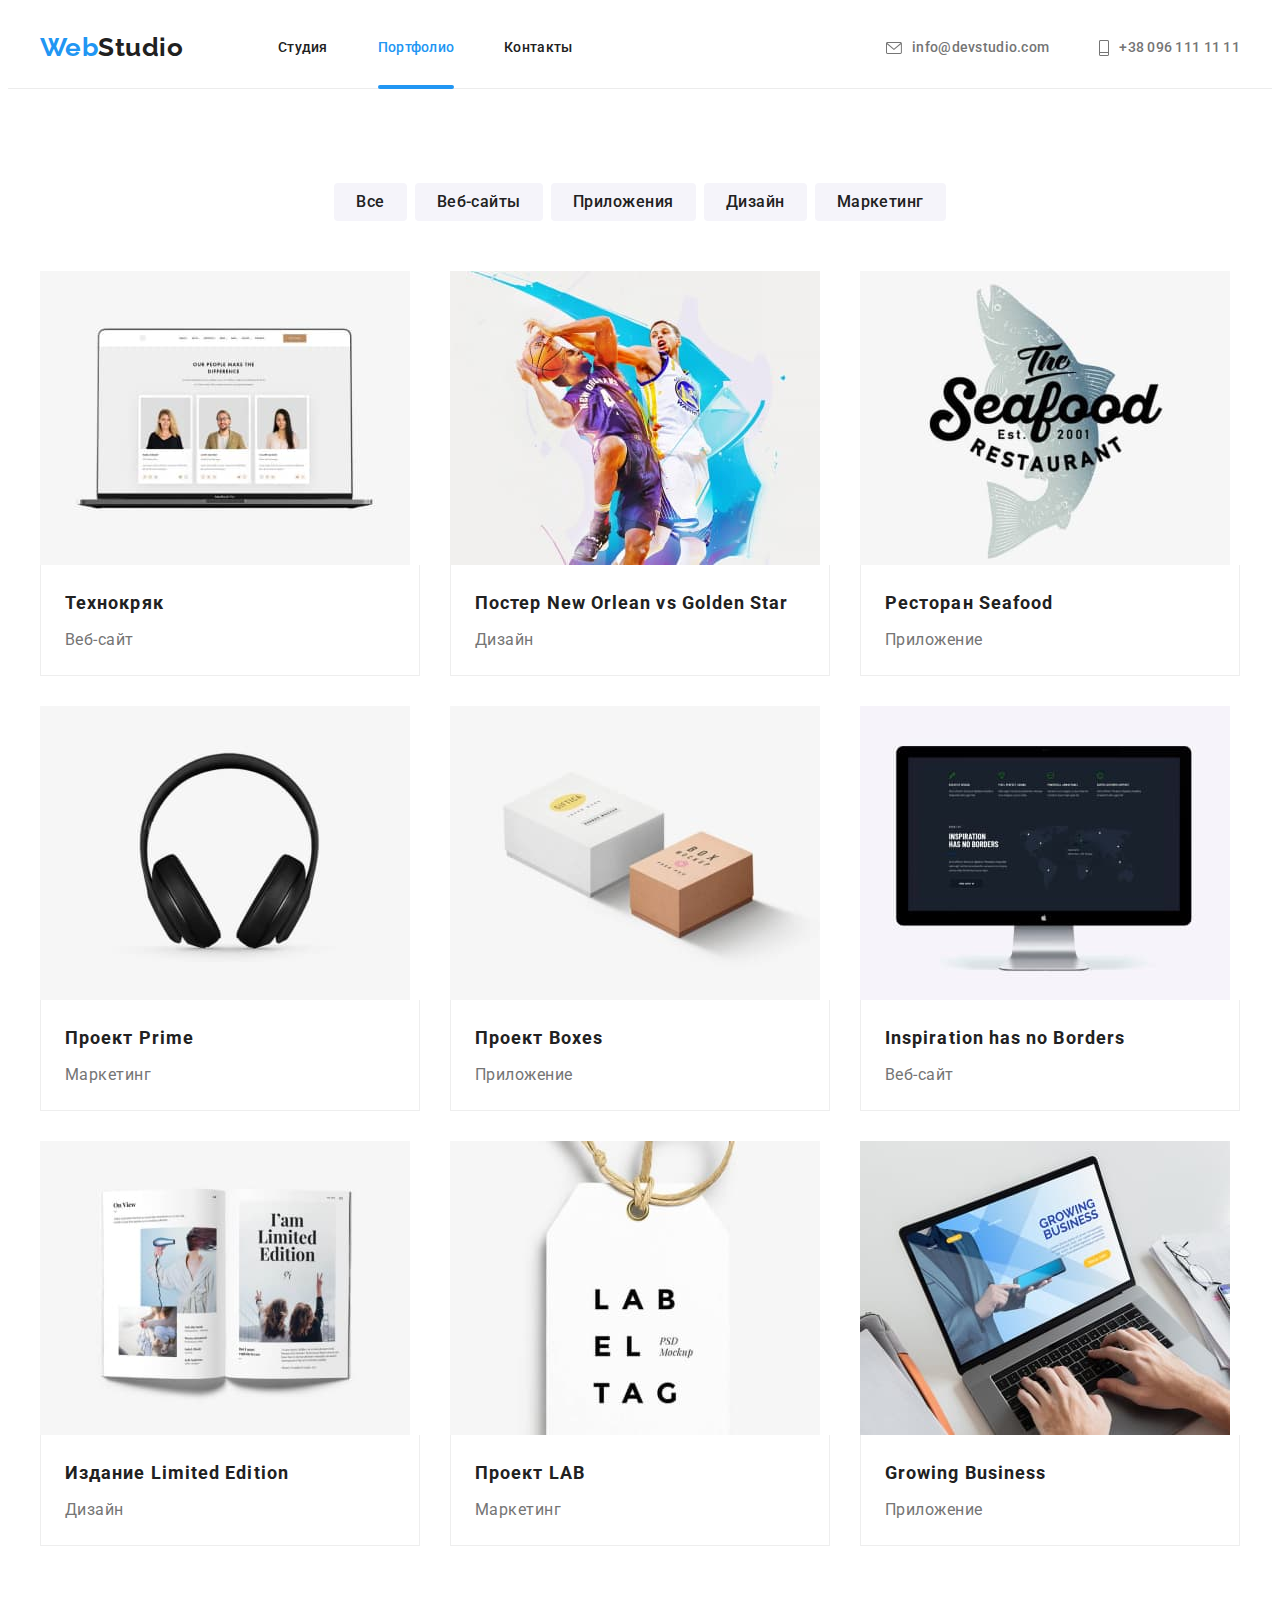
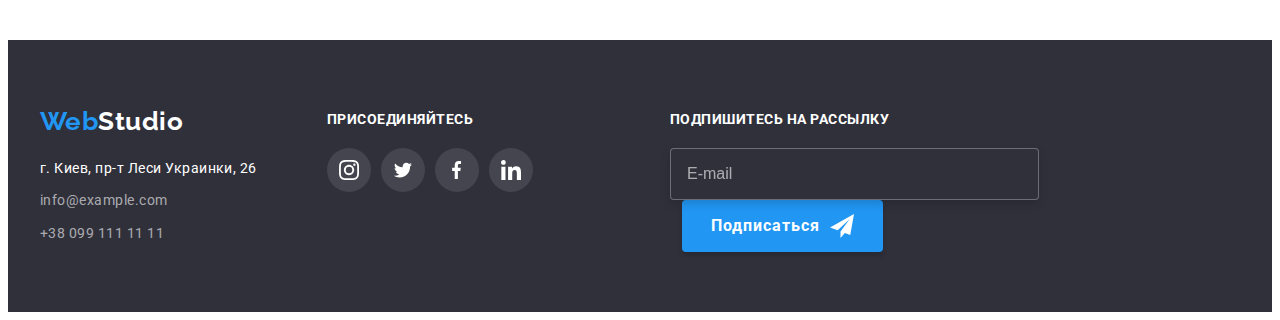
==== portfolio.html @ 0711c0a4 "скопированы файлы из дз №6" ====
<!DOCTYPE html>
<html lang="ru">
  <head>
    <meta charset="UTF-8" />
    <meta http-equiv="X-UA-Compatible" content="IE=edge" />
    <meta name="viewport" content="width=device-width, initial-scale=1.0" />
    <title>Портфолио</title>
    <link
      href="https://fonts.googleapis.com/css2?family=Raleway:wght@700&family=Roboto:wght@400;500;700;900&display=swap"
      rel="stylesheet"
    />
    <link
      rel="stylesheet"
      href="https://cdnjs.cloudflare.com/ajax/libs/modern-normalize/1.1.0/modern-normalize.min.css"
      integrity="sha512-wpPYUAdjBVSE4KJnH1VR1HeZfpl1ub8YT/NKx4PuQ5NmX2tKuGu6U/JRp5y+Y8XG2tV+wKQpNHVUX03MfMFn9Q=="
      crossorigin="anonymous"
      referrerpolicy="no-referrer"
    />
    <link rel="stylesheet" href="./css/styles.css" />
  </head>
  <body>
    <!--Шапка-->
    <header class="hat">
      <div class="container flex">
        <nav class="flex">
          <a class="hat-logo flex" href="./index.html"><span class="half">Web</span>Studio</a>
          <ul class="hat-list common">
            <li class="item">
              <a class="hat-link" href="./index.html">Студия</a>
            </li>
            <li class="item">
              <div class="current-box">
                <a class="hat-link current" href="./portfolio.html">Портфолио</a>
                <div class="studio-current"></div>
              </div>
            </li>
            <li class="item">
              <a class="hat-link" href="">Контакты</a>
            </li>
          </ul>
        </nav>

        <ul class="hat-list common info">
          <li class="item">
            <a class="hat-contact" href="mailto:info@devstudio.com">
              <svg class="icon-mail" width="16px" height="12px">
                <use href="./images/sprite.svg#icon-mail"></use>
              </svg>
              info@devstudio.com
            </a>
          </li>
          <li class="item">
            <a class="hat-contact" href="tel:+380961111111">
              <svg class="icon-phone" width="10px" height="16px">
                <use href="./images/sprite.svg#icon-phone"></use>
              </svg>
              +38 096 111 11 11
            </a>
          </li>
        </ul>
      </div>
    </header>

    <main>
      <section class="general">
        <div class="container">
          <h1 class="visually-hidden">Наши работы</h1>
          <ul class="general-list">
            <li>
              <button class="general-btn" type="button">Все</button>
            </li>
            <li>
              <button class="general-btn" type="button">Веб-сайты</button>
            </li>
            <li>
              <button class="general-btn" type="button">Приложения</button>
            </li>
            <li>
              <button class="general-btn" type="button">Дизайн</button>
            </li>
            <li>
              <button class="general-btn" type="button">Маркетинг</button>
            </li>
          </ul>
          <ul class="general-items">
            <li class="general-cards">
              <a class="general-link" href=""
                ><div class="hidden-container">
                  <img src="./images/i.jpg" width="370" alt="ноутбук с изображением сайта" />
                  <p class="hidden-info">
                    Ресурс предлагает комплексные предложения с разным уровнем функционала и
                    сервисов. Все это позволит посетителю получить исчерпывающие сведения о компании
                    или частном лице.
                  </p>
                </div>
                <div class="prewieu">
                  <h2 class="general-title">Технокряк</h2>
                  <p class="general-text">Веб-сайт</p>
                </div></a
              >
            </li>
            <li class="general-cards">
              <a class="general-link" href=""
                ><div class="hidden-container">
                  <img src="./images/one.jpg" width="370" alt="два баскетболиста в прыжке" />
                  <p class="hidden-info">
                    Ресурс предлагает комплексные предложения с разным уровнем функционала и
                    сервисов. Все это позволит посетителю получить исчерпывающие сведения о компании
                    или частном лице.
                  </p>
                </div>
                <div class="prewieu">
                  <h2 class="general-title">Постер New Orlean vs Golden Star</h2>
                  <p class="general-text">Дизайн</p>
                </div></a
              >
            </li>
            <li class="general-cards">
              <a class="general-link" href=""
                ><div class="hidden-container">
                  <img src="./images/two.jpg" width="370" alt="назва ресторану з морепродуктамы" />
                  <p class="hidden-info">
                    Ресурс предлагает комплексные предложения с разным уровнем функционала и
                    сервисов. Все это позволит посетителю получить исчерпывающие сведения о компании
                    или частном лице.
                  </p>
                </div>
                <div class="prewieu">
                  <h2 class="general-title">Ресторан Seafood</h2>
                  <p class="general-text">Приложение</p>
                </div></a
              >
            </li>
            <li class="general-cards">
              <a class="general-link" href=""
                ><div class="hidden-container">
                  <img src="./images/thri.jpg" width="370" alt="черные наушники" />
                  <p class="hidden-info">
                    Ресурс предлагает комплексные предложения с разным уровнем функционала и
                    сервисов. Все это позволит посетителю получить исчерпывающие сведения о компании
                    или частном лице.
                  </p>
                </div>
                <div class="prewieu">
                  <h2 class="general-title">Проект Prime</h2>
                  <p class="general-text">Маркетинг</p>
                </div></a
              >
            </li>
            <li class="general-cards">
              <a class="general-link" href=""
                ><div class="hidden-container">
                  <img src="./images/four.jpg" width="370" alt="две коробки на белом фоне" />
                  <p class="hidden-info">
                    Ресурс предлагает комплексные предложения с разным уровнем функционала и
                    сервисов. Все это позволит посетителю получить исчерпывающие сведения о компании
                    или частном лице.
                  </p>
                </div>
                <div class="prewieu">
                  <h2 class="general-title">Проект Boxes</h2>
                  <p class="general-text">Приложение</p>
                </div></a
              >
            </li>
            <li class="general-cards">
              <a class="general-link" href=""
                ><div class="hidden-container">
                  <img src="./images/five.jpg" width="370" alt="монитор с заставкой" />
                  <p class="hidden-info">
                    Ресурс предлагает комплексные предложения с разным уровнем функционала и
                    сервисов. Все это позволит посетителю получить исчерпывающие сведения о компании
                    или частном лице.
                  </p>
                </div>
                <div class="prewieu">
                  <h2 class="general-title">Inspiration has no Borders</h2>
                  <p class="general-text">Веб-сайт</p>
                </div></a
              >
            </li>
            <li class="general-cards">
              <a class="general-link" href=""
                ><div class="hidden-container">
                  <img
                    src="./images/six.jpg"
                    width="370"
                    alt="журнал лимитированя версия в открытом виде"
                  />
                  <p class="hidden-info">
                    Ресурс предлагает комплексные предложения с разным уровнем функционала и
                    сервисов. Все это позволит посетителю получить исчерпывающие сведения о компании
                    или частном лице.
                  </p>
                </div>
                <div class="prewieu">
                  <h2 class="general-title">Издание Limited Edition</h2>
                  <p class="general-text">Дизайн</p>
                </div></a
              >
            </li>
            <li class="general-cards">
              <a class="general-link" href=""
                ><div class="hidden-container">
                  <img src="./images/seven.jpg" width="370" alt="белая бирка с надписью" />
                  <p class="hidden-info">
                    Ресурс предлагает комплексные предложения с разным уровнем функционала и
                    сервисов. Все это позволит посетителю получить исчерпывающие сведения о компании
                    или частном лице.
                  </p>
                </div>
                <div class="prewieu">
                  <h2 class="general-title">Проект LAB</h2>
                  <p class="general-text">Маркетинг</p>
                </div></a
              >
            </li>
            <li class="general-cards">
              <a class="general-link" href=""
                ><div class="hidden-container">
                  <img src="./images/eight.jpg" width="370" alt="изображение ноутбука" />
                  <p class="hidden-info">
                    Ресурс предлагает комплексные предложения с разным уровнем функционала и
                    сервисов. Все это позволит посетителю получить исчерпывающие сведения о компании
                    или частном лице.
                  </p>
                </div>
                <div class="prewieu">
                  <h2 class="general-title">Growing Business</h2>
                  <p class="general-text">Приложение</p>
                </div></a
              >
            </li>
          </ul>
        </div>
      </section>
    </main>

    <!--Футер-->
    <footer class="cellar">
      <div class="container flex">
        <div>
          <a class="cellar-logo" href="./index.html"><span class="half">Web</span>Studio</a>
          <address class="user">
            г. Киев, пр-т Леси Украинки, 26 <br />
            <a class="user-mail" href="mailto:info@example.com">info@example.com</a>
            <a class="user-phone" href="tel:+380991111111">+38 099 111 11 11</a>
          </address>
        </div>
        <div class="act">
          <em class="act-title">присоединяйтесь</em>
          <ul class="act-list common">
            <li class="common act-items">
              <a class="act-link common" href=""
                ><svg width="20px" height="20px">
                  <use href="./images/sprite.svg#icon-instagram"></use></svg
              ></a>
            </li>
            <li class="common act-items">
              <a class="act-link common" href=""
                ><svg width="20px" height="16.25px">
                  <use href="./images/sprite.svg#icon-twitter"></use></svg
              ></a>
            </li>
            <li class="common act-items">
              <a class="act-link common" href=""
                ><svg width="10px" height="20px">
                  <use href="./images/sprite.svg#icon-facebook"></use></svg
              ></a>
            </li>
            <li class="common act-items">
              <a class="act-link common" href=""
                ><svg width="20px" height="20px">
                  <use href="./images/sprite.svg#icon-linkedin"></use></svg
              ></a>
            </li>
          </ul>
        </div>

        <form class="subscription" name="subscription">
          <em class="act-title">Подпишитесь на рассылку</em>
          <label>
            <input type="email" class="subscription-input" name="email" placeholder="E-mail" />
            <button class="subscription-btn" type="submit">
              Подписаться
              <svg class="subscription-svg" width="24px" height="24px">
                <use href="./images/sprite.svg#icon-subscribtion"></use>
              </svg>
            </button>
          </label>
        </form>
      </div>
    </footer>
  </body>
</html>
---- css/styles.css ----
:root {
  --text-color: #757575;
  --titel-color: #212121;
  --activ-color: #2196f3;
  --header-bcg-color: #ffffff;
  --hiro-bcg-color: #2f303a;
  --team-bcg-color: #f5f4fa;
  --adress-color: rgba(255, 255, 255, 0.6);
  --header-border-color: #ececec;
  --portfolio-border-color: #eeeeee;
  --gradient: rgba(47, 48, 58, 0.4);
  --examples-position-color: rgba(47, 48, 58, 0.8);
  --icon-color: #afb1b8;
  --backdrop-color: rgba(0, 0, 0, 0.2);
  --order-btn-focus: #188ce8;
}

/* common */

.container {
  width: 1200px;
  padding-left: 15px;
  padding-right: 15px;
  margin: 0 auto;
}

body {
  color: var(--titel-color);
  background-color: var(--header-bcg-color);
  font-family: Roboto, sans-serif;
  letter-spacing: 0.03em;
}

img {
  max-width: 100%;
  display: block;
}

.common {
  list-style-type: none;
  padding-left: 0;
  margin-top: 0;
  margin-bottom: 0;

  display: flex;
  align-items: center;
  justify-content: center;
}

/* MODAL */

.backdrop {
  position: fixed;
  top: 0;
  left: 0;
  width: 100%;
  height: 100%;

  background-color: var(--backdrop-color);

  opacity: 1;

  transition: opacity 250ms cubic-bezier(0.4, 0, 0.2, 1),
    visibility 250ms cubic-bezier(0.4, 0, 0.2, 1);
}

.backdrop.is-hidden {
  pointer-events: none;
  opacity: 0;
  visibility: hidden;
}

.modal {
  position: absolute;
  top: 50%;
  left: 50%;
  transform: translate(-50%, -50%) scale(1);

  min-width: 528px;
  min-height: 581px;
  padding: 40px;

  background-color: var(--header-bcg-color);
  box-shadow: 0px 1px 3px rgba(0, 0, 0, 0.12), 0px 1px 1px rgba(0, 0, 0, 0.14),
    0px 2px 1px rgba(0, 0, 0, 0.2);
  border-radius: 4px;

  transition: transform 250ms cubic-bezier(0.4, 0, 0.2, 1);
}

.backdrop.is-hidden .modal {
  transform: translate(-50%, -50%) scale(2);
}

.modal-btn {
  display: block;
  position: absolute;
  top: 8px;
  right: 8px;

  width: 30px;
  height: 30px;
  padding: 0;
  margin: 0;

  background-color: var(--header-bcg-color);
  border: 1px solid rgba(0, 0, 0, 0.1);
  border-radius: 50%;

  transition: color 250ms cubic-bezier(0.4, 0, 0.2, 1);
}

.modal-btn > svg {
  fill: currentColor;
}

.modal-btn:hover,
.modal-btn:focus {
  color: var(--activ-color);
}

.order {
  width: 448px;
}

.order-title {
  font-weight: 700;
  font-size: 20px;
  line-height: 1.15;
  text-align: center;
  display: block;
  margin-bottom: 12px;

  color: var(--titel-color);
}

.order-label {
  position: relative;

  display: flex;
  flex-direction: column;
}

.order-label:nth-child(-n + 4) {
  margin-bottom: 10px;
}

.order-label:nth-child(5) {
  margin-bottom: 20px;
}

.order-input {
  padding: 11px 0 11px 42px;
  width: 100%;

  border: 1px solid rgba(33, 33, 33, 0.2);
  border-radius: 4px;
  transition: border-color 250ms cubic-bezier(0.4, 0, 0.2, 1);
}

.order-input:focus {
  border-color: var(--order-btn-focus);
  outline: none;
}

.lable-name {
  font-weight: 400;
  font-size: 12px;
  line-height: 1.17;
  letter-spacing: 0.01em;

  color: var(--text-color);

  margin-bottom: 4px;
}

.order-textarea {
  resize: none;
  padding: 12px 16px;
  border: 1px solid rgba(33, 33, 33, 0.2);
  border-radius: 4px;
  transition: border-color 250ms cubic-bezier(0.4, 0, 0.2, 1);
}

.order-textarea:focus {
  border-color: var(--order-btn-focus);
  outline: none;
}

.order-textarea::placeholder {
  font-weight: 400;
  font-size: 12px;
  line-height: 1.17;
  letter-spacing: 0.01em;

  color: rgba(117, 117, 117, 0.5);
}

/* castom-checkbox */

.order-confirm {
  display: flex;
  align-items: center;
  justify-content: center;

  font-weight: 400;
  font-size: 14px;
  line-height: 2;
  text-align: center;

  margin-bottom: 30px;

  color: var(--text-color);
}

.order-icon {
  display: flex;
  justify-content: center;
  align-items: center;

  width: 16px;
  height: 15px;
  margin-right: 7px;
  background-origin: border-box;

  border: 2px solid var(--titel-color);
  border-radius: 2px;
  transition: background-color 250ms cubic-bezier(0.4, 0, 0.2, 1),
    border-color 250ms cubic-bezier(0.4, 0, 0.2, 1);
}

.input-checkbox:checked + .order-icon {
  background-color: var(--activ-color);
  border-color: transparent;
}

.input-checkbox {
  position: absolute;
  top: 0;
  left: 0;
  pointer-events: none;

  position: absolute;
  width: 1px;
  height: 1px;
  margin: -1px;
  border: 0;
  padding: 0;

  white-space: nowrap;
  clip-path: inset(100%);
  clip: rect(0 0 0 0);
  overflow: hidden;
}

.agreement {
  display: inline;
  color: var(--activ-color);
  padding-left: 3px;
  letter-spacing: 0.03em;
}

.order-btn {
  display: block;
  margin: 0 auto;
  padding: 10px 55px;

  font-family: inherit;
  font-weight: 700;
  font-size: 16px;
  line-height: 1.9;
  text-align: center;
  letter-spacing: 0.06em;

  box-shadow: 0px 4px 4px rgba(0, 0, 0, 0.15);
  border-radius: 4px;
  color: var(--header-bcg-color);
  background-color: var(--activ-color);
  border-color: transparent;
  cursor: pointer;
}

.order-btn:hover,
.order-btn:focus {
  background-color: var(--order-btn-focus);
}

.order-svg {
  position: absolute;
  left: 15px;
  top: 50%;
  fill: currentColor;
  transition: fill 250ms cubic-bezier(0.4, 0, 0.2, 1);
}

.order-label:focus-within .order-svg {
  fill: var(--activ-color);
}

/* HEADER */

.current {
  position: relative;
}

.current::after {
  position: absolute;
  display: block;
  bottom: -1px;

  content: ' ';
  width: 100%;
  height: 4px;

  background-color: var(--activ-color);
  border-radius: 2px;
}

.hat-link.current {
  color: var(--activ-color);
}

.hat {
  background-color: var(--header-bcg-color);
  border-bottom: 1px solid var(--header-border-color);
}

.half {
  color: var(--activ-color);
}

.hat-logo,
.cellar-logo {
  font-family: Raleway, sans-serif;
  font-weight: 700;
  font-size: 26px;
  line-height: 1.19;
  width: 145px;
}

.hat-logo {
  display: block;
  padding-top: 24px;
  padding-bottom: 25px;
  margin-right: 93px;
}

.hat-link,
.hat-logo {
  color: var(--titel-color);
  text-decoration: none;
}

.hat-link:hover,
.hat-link:focus {
  color: var(--activ-color);
}
.hat-contact {
  color: var(--text-color);

  text-decoration: none;
  font-style: normal;
}
.hat-contact:hover,
.hat-contact:focus {
  color: var(--activ-color);
}

.hat-list .hat-link,
.hat-list .hat-contact {
  display: inline-flex;
  padding-top: 32px;
  padding-bottom: 32px;
  align-items: center;

  transition: color 250ms cubic-bezier(0.4, 0, 0.2, 1);
}

.hat-list {
  font-weight: 500;
  font-size: 14px;
  line-height: 1.14;
  letter-spacing: 0.02em;
}

.hat-list .item:not(:last-child) {
  margin-right: 50px;
}
.flex {
  display: flex;
  align-items: center;
}

.info {
  margin-left: auto;
}

/* hat-svg */

.icon-mail {
  margin-right: 10px;
  fill: currentColor;
}

.icon-phone {
  margin-right: 10px;
  fill: currentColor;
}

/* HIRO */

.visually-hidden {
  position: absolute;
  width: 1px;
  height: 1px;
  margin: -1px;
  border: 0;
  padding: 0;

  white-space: nowrap;
  clip-path: inset(100%);
  clip: rect(0 0 0 0);
  overflow: hidden;
}

.hiro,
.cellar {
  background-color: var(--hiro-bcg-color);
}

.hiro {
  text-align: center;
  padding-top: 200px;
  padding-bottom: 200px;

  height: 600px;
  max-width: 1600px;
  margin-left: auto;
  margin-right: auto;

  background-image: linear-gradient(var(--gradient), var(--gradient)), url(../images/hiro.jpg);
  background-repeat: no-repeat;
  background-size: cover;
  background-position: 50% 50%;
}

.hiro-title {
  color: var(--header-bcg-color);
  font-weight: 900;
  font-size: 44px;
  line-height: 1.36;
  letter-spacing: 0.06em;
  text-transform: uppercase;
  max-width: 696px;

  padding-bottom: 0px;
  margin-top: 0px;
  margin-bottom: 30px;

  margin-right: auto;
  margin-left: auto;
}
.hiro-button {
  color: var(--header-bcg-color);
  background-color: var(--activ-color);
  font-family: inherit;
  font-weight: 700;
  font-size: 16px;
  line-height: 1.9;
  text-align: center;

  border-color: transparent;
  align-items: center;
  letter-spacing: 0.06em;
  cursor: pointer;
  display: inline-block;

  min-width: 200px;
  padding: 10px 32px;
  border-radius: 4px;
  transition: color 250ms cubic-bezier(0.4, 0, 0.2, 1),
    background-color 250ms cubic-bezier(0.4, 0, 0.2, 1);
}

.hiro-button:hover,
.hiro-button:focus {
  color: var(--activ-color);
  background-color: var(--header-bcg-color);
}

/* ADVANTAGE */

.advantage {
  padding-top: 94px;
  padding-bottom: 94px;
}
.title {
  color: var(--titel-color);
  font-weight: 700;
  font-size: 14px;
  line-height: 1.14;
  text-transform: uppercase;

  margin-top: 0;
  margin-bottom: 10px;
}
.advantage-text {
  color: var(--text-color);
  font-size: 14px;
  line-height: 1.7;

  margin: 0;
}
.advantage-list {
  margin-right: -30px;
}

.advantage-list > .subtitle {
  flex-basis: calc(100% / 4 - 30px);
  margin-right: 30px;
}

/* advantage-svg */

.advantage-icon {
  width: 270px;
  height: 120px;
  background-color: var(--team-bcg-color);
  margin-bottom: 30px;
  border-radius: 4px;
}

/* EXAMPLES */
.examples {
  padding-bottom: 94px;
}

.examples-title,
.ourteam-title,
.clients-title {
  color: var(--titel-color);
  font-weight: 700;
  font-size: 36px;
  line-height: 1.17;
  text-align: center;

  margin-top: 0;
  margin-bottom: 50px;
}

.examples-list {
  margin-right: -30px;
}

.examples-list > .subtitle {
  flex-basis: calc(100% / 3 - 30px);

  margin-right: 30px;
}

/* examples-posision */

.examples-posision {
  position: relative;
}

.examples-text {
  position: absolute;
  bottom: 0;
  text-align: center;

  width: 100%;

  margin: 0;
  padding-top: 27px;
  padding-bottom: 27px;

  font-weight: 700;
  font-size: 14px;
  line-height: 1.14;
  text-transform: uppercase;

  color: var(--header-bcg-color);
  background-color: var(--examples-position-color);
}

/*OURTEAM */

.ourteam {
  background-color: var(--team-bcg-color);
  padding-top: 94px;
  padding-bottom: 94px;
}

.ourteam-list .title {
  color: var(--titel-color);
  font-weight: 500;
  font-size: 16px;
  line-height: 1.19;

  text-transform: none;

  margin-bottom: 10px;
  margin-left: 0;
  margin-right: 0;
}
.ourteam-list .text {
  color: var(--text-color);
  font-size: 16px;
  line-height: 1.19;

  margin-top: 0;
  margin-bottom: 16px;
}

.carts {
  padding-top: 30px;
  padding-bottom: 30px;

  text-align: center;
}

.ourteam-list {
  margin-right: -30px;
}

.ourteam-item {
  flex-basis: calc(100% / 4 - 30px);

  margin-right: 30px;
}

/*border for our team card */

.ourteam-list > li {
  background: var(--header-bcg-color);
  box-shadow: 0px 1px 3px rgba(0, 0, 0, 0.12), 0px 1px 1px rgba(0, 0, 0, 0.14),
    0px 2px 1px rgba(0, 0, 0, 0.2);
  border-radius: 0px 0px 4px 4px;
}

/* ourteam-svg */

.icon-link {
  width: 44px;
  height: 44px;
  border-radius: 50%;
  fill: var(--icon-color);

  transition: fill 250ms cubic-bezier(0.4, 0, 0.2, 1),
    background-color 250ms cubic-bezier(0.4, 0, 0.2, 1);
}

.icon-list:not(:last-child) {
  margin-right: 10px;
}

.icon-link:hover,
.icon-link:focus {
  fill: var(--header-bcg-color);
  background-color: var(--activ-color);
}
/* CLIENTS  */

.clients-title {
  margin-bottom: 50px;
}

.clients {
  padding-top: 94px;
  padding-bottom: 94px;
}

.clients-link {
  width: 170px;
  height: 92px;
  border: 1px solid #afb1b8;
  border-radius: 4px;
  color: var(--icon-color);

  transition: color 250ms cubic-bezier(0.4, 0, 0.2, 1),
    border-color 250ms cubic-bezier(0.4, 0, 0.2, 1);
}

.clients-svg {
  fill: currentColor;
}

.clients-link:hover,
.clients-link:focus {
  color: var(--activ-color);
  border-color: var(--activ-color);
}

.clients-icon {
  margin-right: -30px;
}

.clients-list {
  flex-basis: calc(100% / 6 - 30px);
  margin-right: 30px;
}

/* FOOTER */

.cellar {
  padding-top: 60px;
  padding-bottom: 60px;
}

.cellar-logo {
  color: var(--header-bcg-color);
  text-decoration: none;

  display: block;
  margin-bottom: 20px;
}

.user {
  color: var(--header-bcg-color);
  font-size: 14px;
  line-height: 1.7;
  font-style: normal;
}
.user-mail,
.user-phone {
  color: var(--adress-color);
  text-decoration: none;
  font-size: 14px;
  line-height: 1.7;
  font-style: normal;

  display: block;

  transition: color 250ms cubic-bezier(0.4, 0, 0.2, 1);
}
.user-mail:hover,
.user-mail:focus,
.user-phone:hover,
.user-phone:focus {
  color: var(--activ-color);
}

.user-mail {
  margin-top: 9px;
  margin-bottom: 9px;
}

/* footer-svg*/

.act {
  margin-left: 70px;
  align-self: flex-start;
  padding-top: 12px;
}

.act-title {
  font-style: normal;
  font-weight: 700;
  font-size: 14px;
  line-height: 1.14;
  text-transform: uppercase;

  color: var(--header-bcg-color);

  display: block;
  margin-bottom: 20px;
}

.act-link {
  width: 44px;
  height: 44px;
  border-radius: 50%;
  color: var(--header-bcg-color);
  background-color: rgba(255, 255, 255, 0.1);

  transition: background-color 250ms cubic-bezier(0.4, 0, 0.2, 1);
}

.act-items:not(:last-child) {
  margin-right: 10px;
}

.act-link svg {
  fill: currentColor;
}
.act-link:hover,
.act-link:focus {
  background-color: var(--activ-color);
}

/* subscription */

.subscription {
  width: 570px;
  margin-left: auto;
  align-self: flex-start;
  padding-top: 12px;
}

.subscription-input {
  color: var(--header-bcg-color);
  font-weight: 400;
  font-size: 16px;
  line-height: 1.25;

  width: 351px;
  padding: 15px 0 15px 16px;
  background-color: var(--hiro-bcg-color);

  border: 1px solid rgba(255, 255, 255, 0.3);
  filter: drop-shadow(0px 4px 4px rgba(0, 0, 0, 0.15));
  border-radius: 4px;
}

.subscription-input::placeholder {
  color: rgba(255, 255, 255, 0.6);
}

.subscription-btn {
  font-family: inherit;
  font-weight: 700;
  font-size: 16px;
  line-height: 1.88;
  letter-spacing: 0.06em;

  display: inline-flex;

  align-items: center;
  margin-left: 12px;
  padding: 10px 28px;

  color: var(--header-bcg-color);
  background-color: var(--activ-color);
  box-shadow: 0px 4px 4px rgba(0, 0, 0, 0.15);
  border-radius: 4px;
  border-color: transparent;
  border-width: 1px;

  cursor: pointer;
  transition: color;
  transition: background-color 250ms cubic-bezier(0.4, 0, 0.2, 1);
}

.subscription-btn:hover,
.subscription-btn:focus {
  background-color: var(--order-btn-focus);
}

.subscription-svg {
  fill: currentColor;
  margin-left: 10px;
}

/* PORTFOLIO */

.general {
  padding-top: 94px;
  padding-bottom: 94px;
}

.general-btn {
  color: var(--titel-color);
  background-color: var(--team-bcg-color);
  font-family: inherit;

  font-weight: 500;
  font-size: 16px;
  line-height: 1.6;
  letter-spacing: 0.03em;
  cursor: pointer;
  border-radius: 4px;
  border: transparent;

  padding: 6px 22px;

  transition: color 250ms cubic-bezier(0.4, 0, 0.2, 1),
    background-color 250ms cubic-bezier(0.4, 0, 0.2, 1),
    box-shadow 250ms cubic-bezier(0.4, 0, 0.2, 1);
}

.general-btn:hover,
.general-btn:focus {
  color: var(--header-bcg-color);
  background-color: var(--activ-color);
  box-shadow: 0px 3px 1px rgba(0, 0, 0, 0.1), 0px 1px 2px rgba(0, 0, 0, 0.08),
    0px 2px 2px rgba(0, 0, 0, 0.12);
}

.general-list,
.general-items {
  list-style-type: none;

  padding-left: 0;
  margin-top: 0;
  margin-bottom: 0;
}

.general-link {
  text-decoration: none;
}

.general-cards {
  transition: box-shadow 250ms cubic-bezier(0.4, 0, 0.2, 1);
}

.general-cards:hover,
.general-cards:focus {
  box-shadow: 0px 1px 1px rgba(0, 0, 0, 0.12), 0px 4px 4px rgba(0, 0, 0, 0.06),
    1px 4px 6px rgba(0, 0, 0, 0.16);
}

.general-link .prewieu {
  padding: 20px 24px;
  border-bottom: 1px solid var(--portfolio-border-color);
  border-left: 1px solid var(--portfolio-border-color);
  border-right: 1px solid var(--portfolio-border-color);
}

.general-items li {
  background: var(--header-bcg-color);
}

.general-title {
  color: var(--titel-color);
  font-weight: 700;
  font-size: 18px;
  line-height: 2;
  letter-spacing: 0.06em;

  margin-bottom: 0;
  margin-top: 0;
}

.general-text {
  color: var(--text-color);
  font-style: normal;
  font-size: 16px;
  line-height: 1.88;

  margin-top: 4px;
  margin-bottom: 0;
}

/*portfolio/ flex */
.general-list {
  display: flex;
  justify-content: center;
  margin-bottom: 50px;
}
.general-list li:not(:last-child) {
  margin-right: 8px;
}

.general-items {
  display: flex;
  flex-wrap: wrap;
  margin-right: -30px;
  margin-bottom: -30px;
}

.general-items li {
  flex-basis: calc(100% / 3 - 30px);
  margin-right: 30px;
  margin-bottom: 30px;
}

/* portfolio-hidden-container */

.hidden-info {
  position: absolute;
  top: 100%;

  margin: 0;
  padding: 63px 24px;

  font-weight: 400;
  font-size: 18px;
  line-height: 1.6;

  background: rgba(33, 150, 243, 0.9);
  color: var(--header-bcg-color);

  transition: transform 250ms cubic-bezier(0.4, 0, 0.2, 1);
}

.general-cards:hover .hidden-info,
.general-cards:focus .hidden-info {
  transform: translateY(-100%);
}

.hidden-container {
  position: relative;
  overflow: hidden;
}
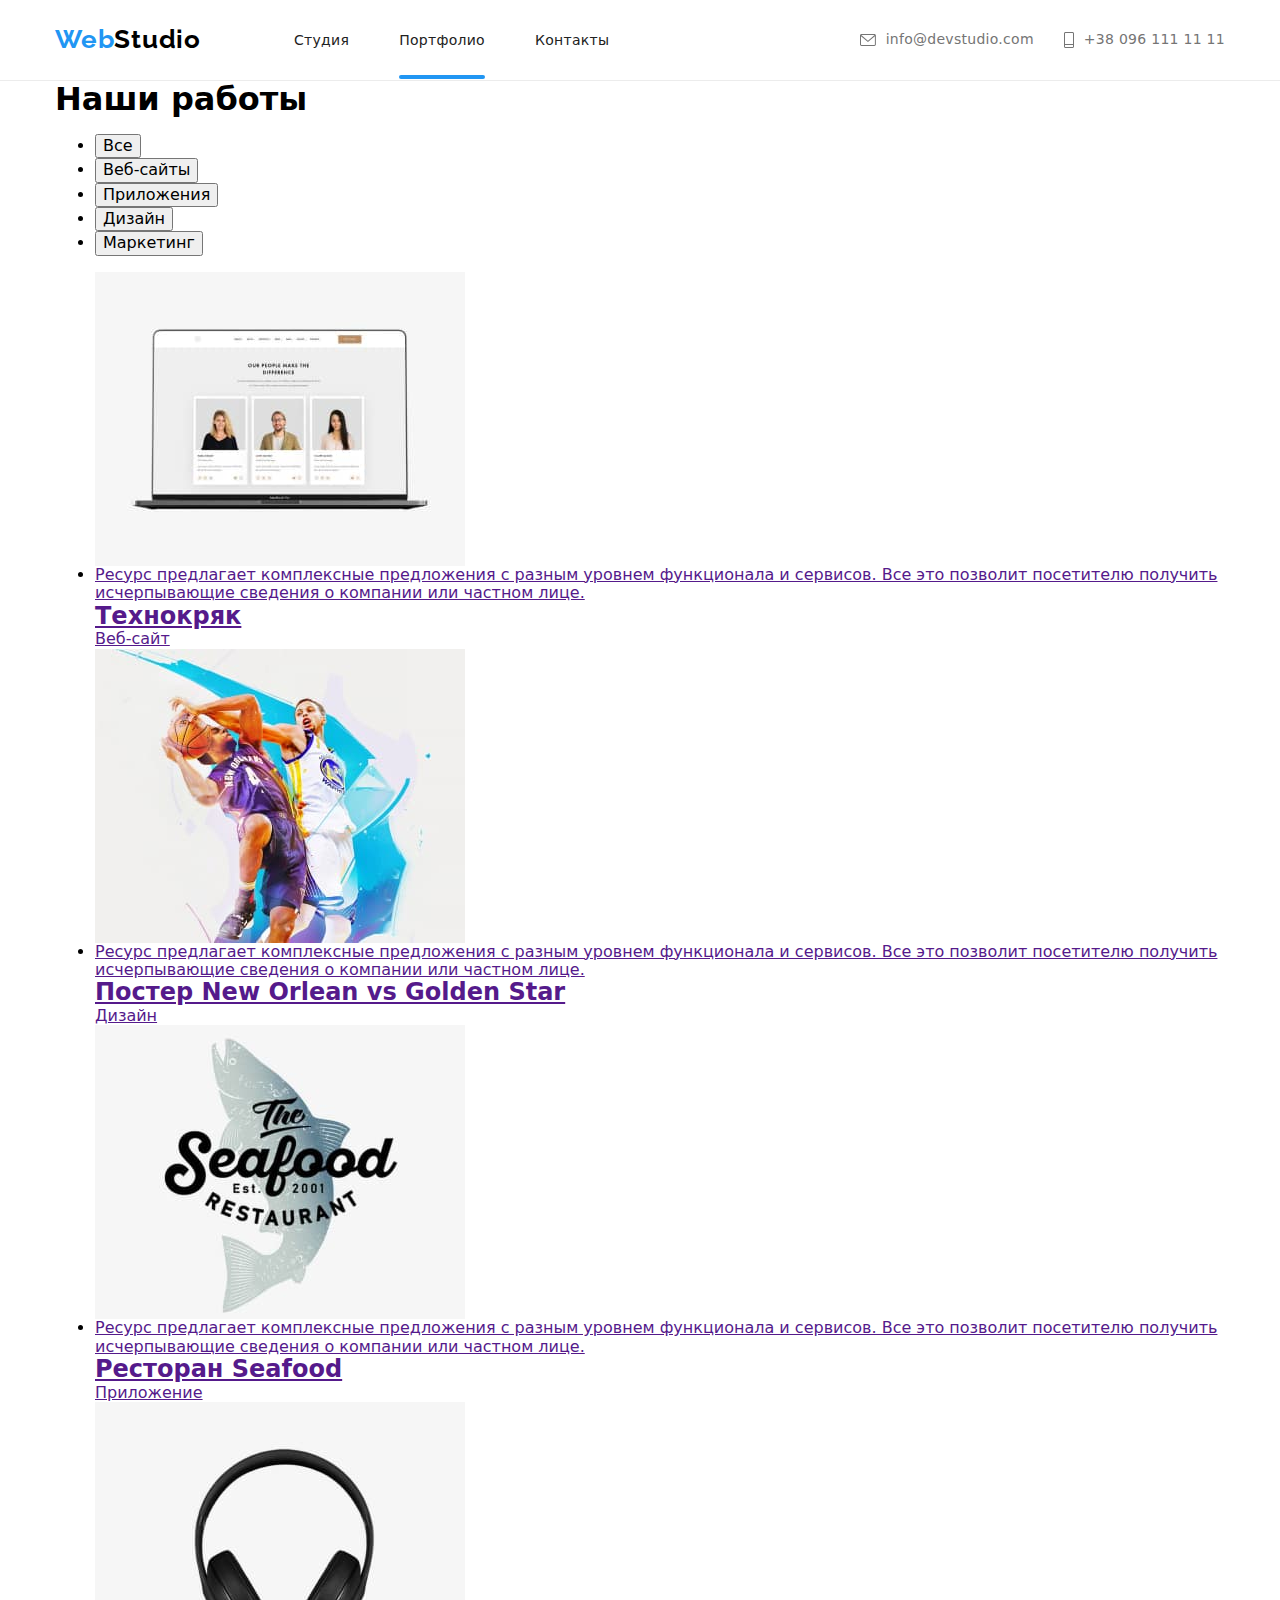
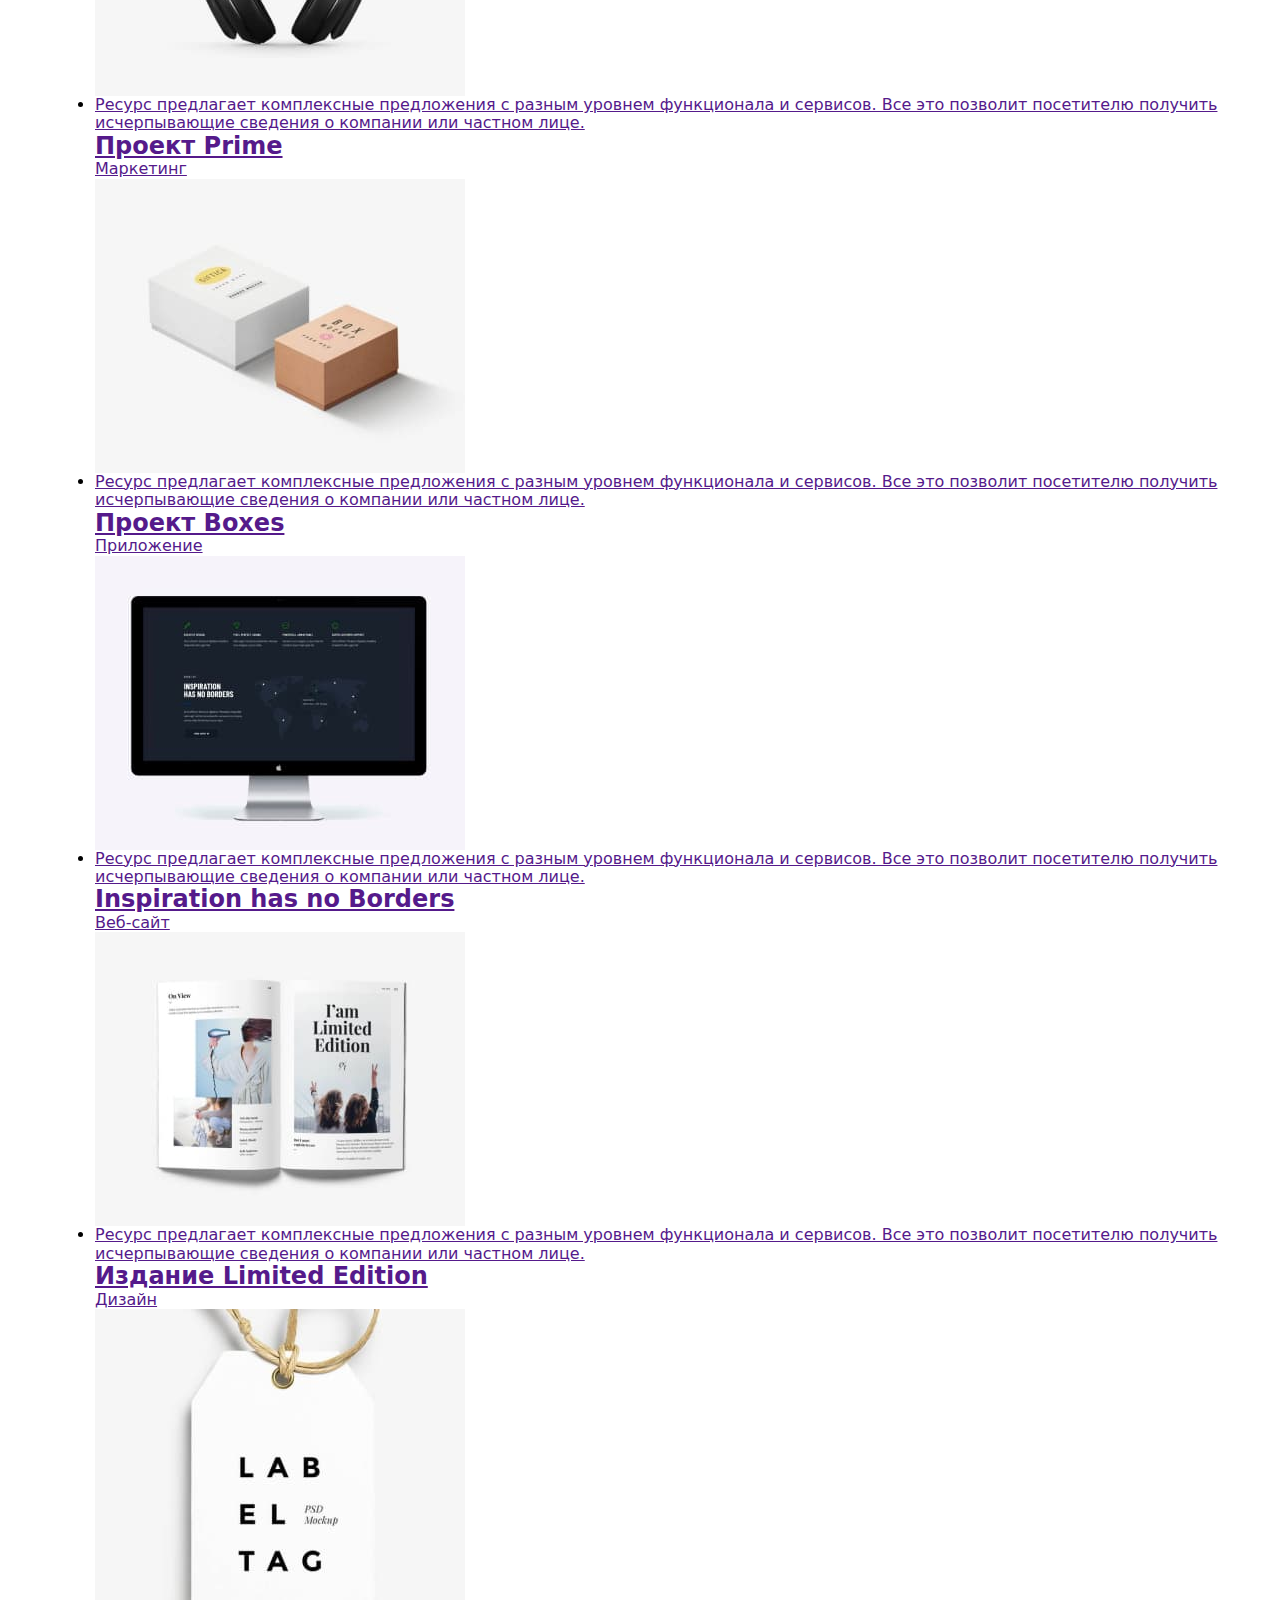
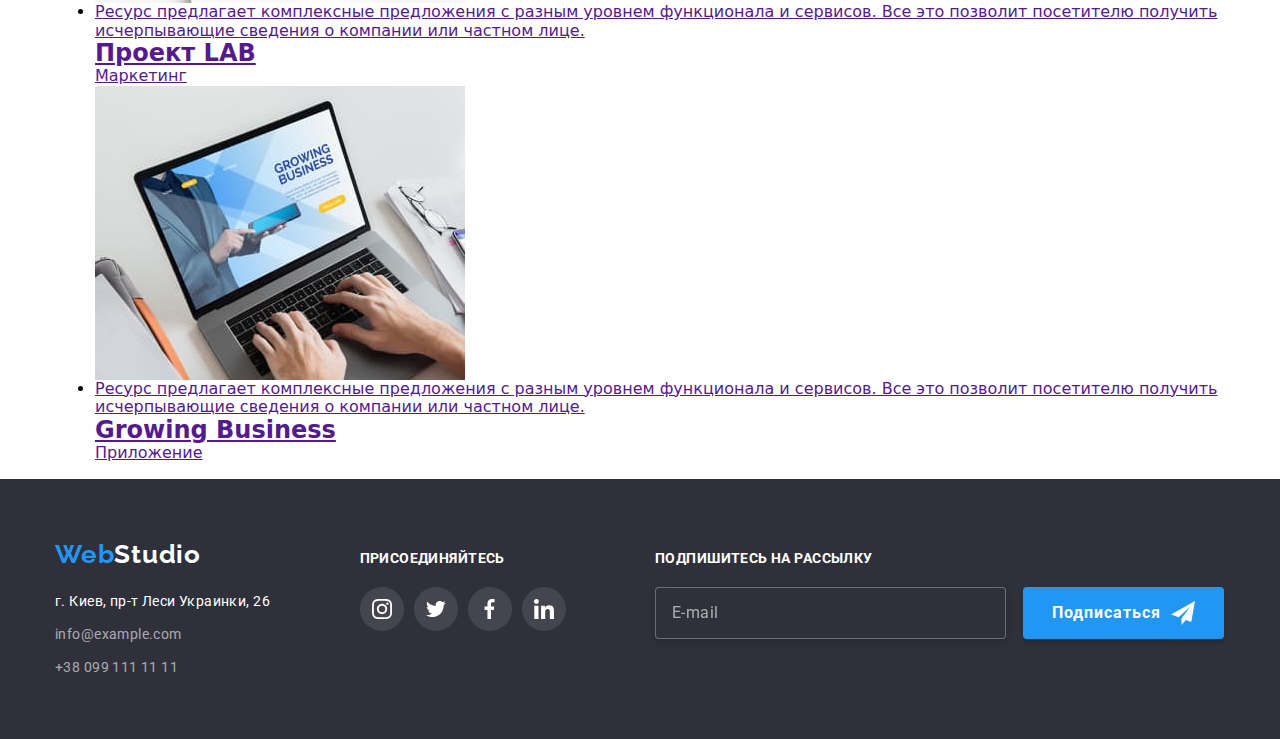
==== commit 49a0ef67: "добавлены стилизированые футер и хедер на страничку "портфолио"" ====
--- a/portfolio.html
+++ b/portfolio.html
@@ -9,49 +9,42 @@
       href="https://fonts.googleapis.com/css2?family=Raleway:wght@700&family=Roboto:wght@400;500;700;900&display=swap"
       rel="stylesheet"
     />
-    <link
-      rel="stylesheet"
-      href="https://cdnjs.cloudflare.com/ajax/libs/modern-normalize/1.1.0/modern-normalize.min.css"
-      integrity="sha512-wpPYUAdjBVSE4KJnH1VR1HeZfpl1ub8YT/NKx4PuQ5NmX2tKuGu6U/JRp5y+Y8XG2tV+wKQpNHVUX03MfMFn9Q=="
-      crossorigin="anonymous"
-      referrerpolicy="no-referrer"
-    />
-    <link rel="stylesheet" href="./css/styles.css" />
+
+    <link rel="stylesheet" href="./css/portfolio.min.css" />
   </head>
   <body>
     <!--Шапка-->
-    <header class="hat">
-      <div class="container flex">
-        <nav class="flex">
-          <a class="hat-logo flex" href="./index.html"><span class="half">Web</span>Studio</a>
-          <ul class="hat-list common">
-            <li class="item">
-              <a class="hat-link" href="./index.html">Студия</a>
-            </li>
-            <li class="item">
-              <div class="current-box">
-                <a class="hat-link current" href="./portfolio.html">Портфолио</a>
-                <div class="studio-current"></div>
-              </div>
-            </li>
-            <li class="item">
-              <a class="hat-link" href="">Контакты</a>
+    <header class="header">
+      <div class="container container--header">
+        <nav class="header__nav">
+          <a class="logo logo--header" href="./index.html"
+            >Web<span class="logo__half">Studio</span></a
+          >
+          <ul class="header__list">
+            <li class="header__item">
+              <a class="header__link" href="./index.html">Студия</a>
+            </li>
+            <li class="header__item">
+              <a class="header__link header__link--current" href="./portfolio.html">Портфолио</a>
+            </li>
+            <li class="header__item">
+              <a class="header__link" href="">Контакты</a>
             </li>
           </ul>
         </nav>
 
-        <ul class="hat-list common info">
-          <li class="item">
-            <a class="hat-contact" href="mailto:info@devstudio.com">
-              <svg class="icon-mail" width="16px" height="12px">
+        <ul class="header-contact">
+          <li class="header-contact__item">
+            <a class="header-contact__link" href="mailto:info@devstudio.com">
+              <svg class="header-contact__icone" aria-hidden="true" width="16px" height="12px">
                 <use href="./images/sprite.svg#icon-mail"></use>
               </svg>
               info@devstudio.com
             </a>
           </li>
-          <li class="item">
-            <a class="hat-contact" href="tel:+380961111111">
-              <svg class="icon-phone" width="10px" height="16px">
+          <li class="header-contact__item">
+            <a class="header-contact__link" href="tel:+380961111111">
+              <svg class="header-contact__icone" aria-hidden="true" width="10" height="16px">
                 <use href="./images/sprite.svg#icon-phone"></use>
               </svg>
               +38 096 111 11 11
@@ -237,40 +230,42 @@
     </main>
 
     <!--Футер-->
-    <footer class="cellar">
-      <div class="container flex">
-        <div>
-          <a class="cellar-logo" href="./index.html"><span class="half">Web</span>Studio</a>
-          <address class="user">
-            г. Киев, пр-т Леси Украинки, 26 <br />
-            <a class="user-mail" href="mailto:info@example.com">info@example.com</a>
-            <a class="user-phone" href="tel:+380991111111">+38 099 111 11 11</a>
+    <footer class="footer">
+      <div class="container container--footer">
+        <div class="footer__address">
+          <a class="logo logo--footer" href="./index.html"
+            >Web<span class="logo__half logo__half--footer">Studio</span></a
+          >
+          <address class="address">
+            г. Киев, пр-т Леси Украинки, 26
+            <a class="address__mail" href="mailto:info@example.com">info@example.com</a>
+            <a class="address__phone" href="tel:+380991111111">+38 099 111 11 11</a>
           </address>
         </div>
-        <div class="act">
-          <em class="act-title">присоединяйтесь</em>
-          <ul class="act-list common">
-            <li class="common act-items">
-              <a class="act-link common" href=""
-                ><svg width="20px" height="20px">
+        <div class="call">
+          <em class="call__title">присоединяйтесь</em>
+          <ul class="call__list">
+            <li class="call__item">
+              <a class="call__link" href=""
+                ><svg class="social__icon social__icon--footer" width="20px" height="20px">
                   <use href="./images/sprite.svg#icon-instagram"></use></svg
               ></a>
             </li>
-            <li class="common act-items">
-              <a class="act-link common" href=""
-                ><svg width="20px" height="16.25px">
+            <li class="call__item">
+              <a class="call__link" href=""
+                ><svg class="social__icon social__icon--footer" width="20px" height="20px">
                   <use href="./images/sprite.svg#icon-twitter"></use></svg
               ></a>
             </li>
-            <li class="common act-items">
-              <a class="act-link common" href=""
-                ><svg width="10px" height="20px">
+            <li class="call__item">
+              <a class="call__link" href=""
+                ><svg class="social__icon social__icon--footer" width="20px" height="20px">
                   <use href="./images/sprite.svg#icon-facebook"></use></svg
               ></a>
             </li>
-            <li class="common act-items">
-              <a class="act-link common" href=""
-                ><svg width="20px" height="20px">
+            <li class="call__item">
+              <a class="call__link" href=""
+                ><svg class="social__icon social__icon--footer" width="20px" height="20px">
                   <use href="./images/sprite.svg#icon-linkedin"></use></svg
               ></a>
             </li>
@@ -278,12 +273,12 @@
         </div>
 
         <form class="subscription" name="subscription">
-          <em class="act-title">Подпишитесь на рассылку</em>
+          <em class="subscription__title">Подпишитесь на рассылку</em>
           <label>
-            <input type="email" class="subscription-input" name="email" placeholder="E-mail" />
-            <button class="subscription-btn" type="submit">
+            <input type="email" class="subscription__input" name="email" placeholder="E-mail" />
+            <button class="subscription__btn" type="submit">
               Подписаться
-              <svg class="subscription-svg" width="24px" height="24px">
+              <svg class="subscription__icon" width="24px" height="24px">
                 <use href="./images/sprite.svg#icon-subscribtion"></use>
               </svg>
             </button>
--- a/css/portfolio.min.css
+++ b/css/portfolio.min.css
@@ -0,0 +1 @@
+/*! modern-normalize v1.1.0 | MIT License | https://github.com/sindresorhus/modern-normalize */*,::before,::after{-webkit-box-sizing:border-box;box-sizing:border-box}html{line-height:1.15;-webkit-text-size-adjust:100%;-moz-tab-size:4;-o-tab-size:4;tab-size:4}body{margin:0;font-family:system-ui,-apple-system,"Segoe UI",Roboto,Helvetica,Arial,sans-serif,"Apple Color Emoji","Segoe UI Emoji"}hr{height:0;color:inherit}abbr[title]{-webkit-text-decoration:underline dotted;text-decoration:underline dotted}b,strong{font-weight:bolder}code,kbd,samp,pre{font-family:ui-monospace,SFMono-Regular,Consolas,"Liberation Mono",Menlo,monospace;font-size:1em}small{font-size:80%}sub,sup{font-size:75%;line-height:0;position:relative;vertical-align:baseline}sub{bottom:-0.25em}sup{top:-0.5em}table{text-indent:0;border-color:inherit}button,input,optgroup,select,textarea{font-family:inherit;font-size:100%;line-height:1.15;margin:0}button,select{text-transform:none}button,[type=button],[type=reset],[type=submit]{-webkit-appearance:button}::-moz-focus-inner{border-style:none;padding:0}:-moz-focusring{outline:1px dotted ButtonText}:-moz-ui-invalid{box-shadow:none}legend{padding:0}progress{vertical-align:baseline}::-webkit-inner-spin-button,::-webkit-outer-spin-button{height:auto}[type=search]{-webkit-appearance:textfield;outline-offset:-2px}::-webkit-search-decoration{-webkit-appearance:none}::-webkit-file-upload-button{-webkit-appearance:button;font:inherit}summary{display:list-item}h1,h2,h3,h4,h5,h6,p{margin:0 0}img{display:block;max-width:100%;height:auto}.call__list,.header-contact,.header__list{list-style:none;padding-left:0;margin:0}.header-contact__link,.header__link{text-decoration:none;color:inherit}.container{width:1200px;padding:0 15px;margin:0 auto}.logo{font-family:"Raleway",sans-serif;font-style:normal;font-weight:700;font-size:26px;line-height:1.19;letter-spacing:.03em;text-decoration:none;color:#2196f3}.address__phone,.address__mail,.header-contact__link,.header__link{-webkit-transition:color 250ms cubic-bezier(0.4, 0, 0.2, 1);transition:color 250ms cubic-bezier(0.4, 0, 0.2, 1)}.subscription__btn,.call__link{-webkit-transition:background-color 250ms cubic-bezier(0.4, 0, 0.2, 1);transition:background-color 250ms cubic-bezier(0.4, 0, 0.2, 1)}.header-contact__link,.header__link{font-family:"Roboto" sans-serif;font-style:normal;font-weight:500;font-size:14px;line-height:1.14;letter-spacing:.02em}.header{border-bottom:1px solid #ececec}.container--header{display:-webkit-box;display:-ms-flexbox;display:flex;-webkit-box-pack:justify;-ms-flex-pack:justify;justify-content:space-between;-webkit-box-align:center;-ms-flex-align:center;align-items:center}.header__nav{display:-webkit-box;display:-ms-flexbox;display:flex;-webkit-box-pack:center;-ms-flex-pack:center;justify-content:center;-webkit-box-align:center;-ms-flex-align:center;align-items:center}.logo{display:block}.logo--header{padding-top:24px;padding-bottom:25px}.logo__half{color:#000}.header__list{display:-webkit-box;display:-ms-flexbox;display:flex;-webkit-box-pack:center;-ms-flex-pack:center;justify-content:center;-webkit-box-align:center;-ms-flex-align:center;align-items:center;margin-left:93px}.header__item:not(:last-child){margin-right:50px}.header__link{padding-top:32px;padding-bottom:32px;color:#212121}.header__link--current{position:relative}.header__link--current::after{position:absolute;display:block;bottom:1px;content:" ";width:100%;height:4px;background-color:#2196f3;border-radius:2px}.header__link:hover,.header__link:focus{color:#2196f3}.header-contact{display:-webkit-box;display:-ms-flexbox;display:flex;-webkit-box-pack:center;-ms-flex-pack:center;justify-content:center;-webkit-box-align:center;-ms-flex-align:center;align-items:center}.header-contact__link{display:-webkit-box;display:-ms-flexbox;display:flex;-webkit-box-pack:center;-ms-flex-pack:center;justify-content:center;-webkit-box-align:center;-ms-flex-align:center;align-items:center;padding-top:32px;padding-bottom:32px;color:#757575}.header-contact__link:hover,.header-contact__link:focus{color:#2196f3}.header-contact__icone{fill:currentColor;margin-right:10px}.header-contact__item:not(:last-child){margin-right:30px}.address__phone,.address__mail{font-family:"Roboto",sans-serif;font-style:normal;font-weight:400;font-size:14px;line-height:24px;letter-spacing:.03em;display:block;color:rgba(255,255,255,.6);text-decoration:none}.footer{padding-top:60px;padding-bottom:60px;background-color:#2f303a}.container--footer{display:-webkit-box;display:-ms-flexbox;display:flex;-webkit-box-pack:justify;-ms-flex-pack:justify;justify-content:space-between;-webkit-box-align:center;-ms-flex-align:center;align-items:center}.logo--footer{margin-bottom:20px}.logo__half--footer{color:#fff}.address{font-family:"Roboto",sans-serif;font-style:normal;font-weight:400;font-size:14px;line-height:1.7;letter-spacing:.03em;color:#fff}.address__mail{margin:9px 0}.address__mail:hover,.address__mail:focus{color:#2196f3}.address__phone:hover,.address__phone:focus{color:#2196f3}.call{-ms-flex-item-align:start;align-self:flex-start;padding-top:12px}.call__title{font-family:"Roboto",sans-serif;font-style:normal;font-weight:700;font-size:14px;line-height:1.14;letter-spacing:.03em;text-transform:uppercase;display:block;margin-bottom:20px;color:#fff}.call__list{display:-webkit-box;display:-ms-flexbox;display:flex;-webkit-box-pack:center;-ms-flex-pack:center;justify-content:center;-webkit-box-align:center;-ms-flex-align:center;align-items:center}.call__item:not(:last-child){margin-right:10px}.call__link{display:-webkit-box;display:-ms-flexbox;display:flex;-webkit-box-pack:center;-ms-flex-pack:center;justify-content:center;-webkit-box-align:center;-ms-flex-align:center;align-items:center;width:44px;height:44px;border-radius:50%;color:#fff;background-color:rgba(255,255,255,.1)}.call__link:hover,.call__link:focus{background-color:#2196f3}.social__icon--footer{fill:currentColor}.subscription{width:570px;-ms-flex-item-align:start;align-self:flex-start;padding-top:12px}.subscription__title{display:block;font-family:"Roboto",sans-serif;font-style:normal;font-weight:700;font-size:14px;line-height:1.14;letter-spacing:.03em;text-transform:uppercase;color:#fff;margin-bottom:20px}.subscription__input{font-family:"Roboto",sans-serif;font-style:normal;letter-spacing:.03em;font-weight:400;font-size:16px;line-height:1.25;color:#fff;width:351px;padding:15px 0 15px 16px;background-color:#2f303a;border:1px solid rgba(255,255,255,.3);-webkit-filter:drop-shadow(0px 4px 4px rgba(0, 0, 0, 0.15));filter:drop-shadow(0px 4px 4px rgba(0, 0, 0, 0.15));border-radius:4px}.subscription__input::-webkit-input-placeholder{color:rgba(255,255,255,.6)}.subscription__input::-moz-placeholder{color:rgba(255,255,255,.6)}.subscription__input:-ms-input-placeholder{color:rgba(255,255,255,.6)}.subscription__input::-ms-input-placeholder{color:rgba(255,255,255,.6)}.subscription__input::placeholder{color:rgba(255,255,255,.6)}.subscription__btn{padding:10px 28px;min-width:200px;display:-webkit-inline-box;display:-ms-inline-flexbox;display:inline-flex;color:#fff;background-color:#2196f3;font-family:"Roboto",sans-serif;font-style:normal;font-weight:700;font-size:16px;line-height:1.9;letter-spacing:.06em;-webkit-box-shadow:0px 4px 4px rgba(0,0,0,.15);box-shadow:0px 4px 4px rgba(0,0,0,.15);border-radius:4px;border-width:1px;cursor:pointer;border-color:rgba(0,0,0,0);-webkit-box-align:center;-ms-flex-align:center;align-items:center;margin-left:12px}.subscription__btn:hover,.subscription__btn:focus{background-color:#188ce8}.subscription__icon{fill:currentColor;margin-left:10px}/*# sourceMappingURL=portfolio.min.css.map */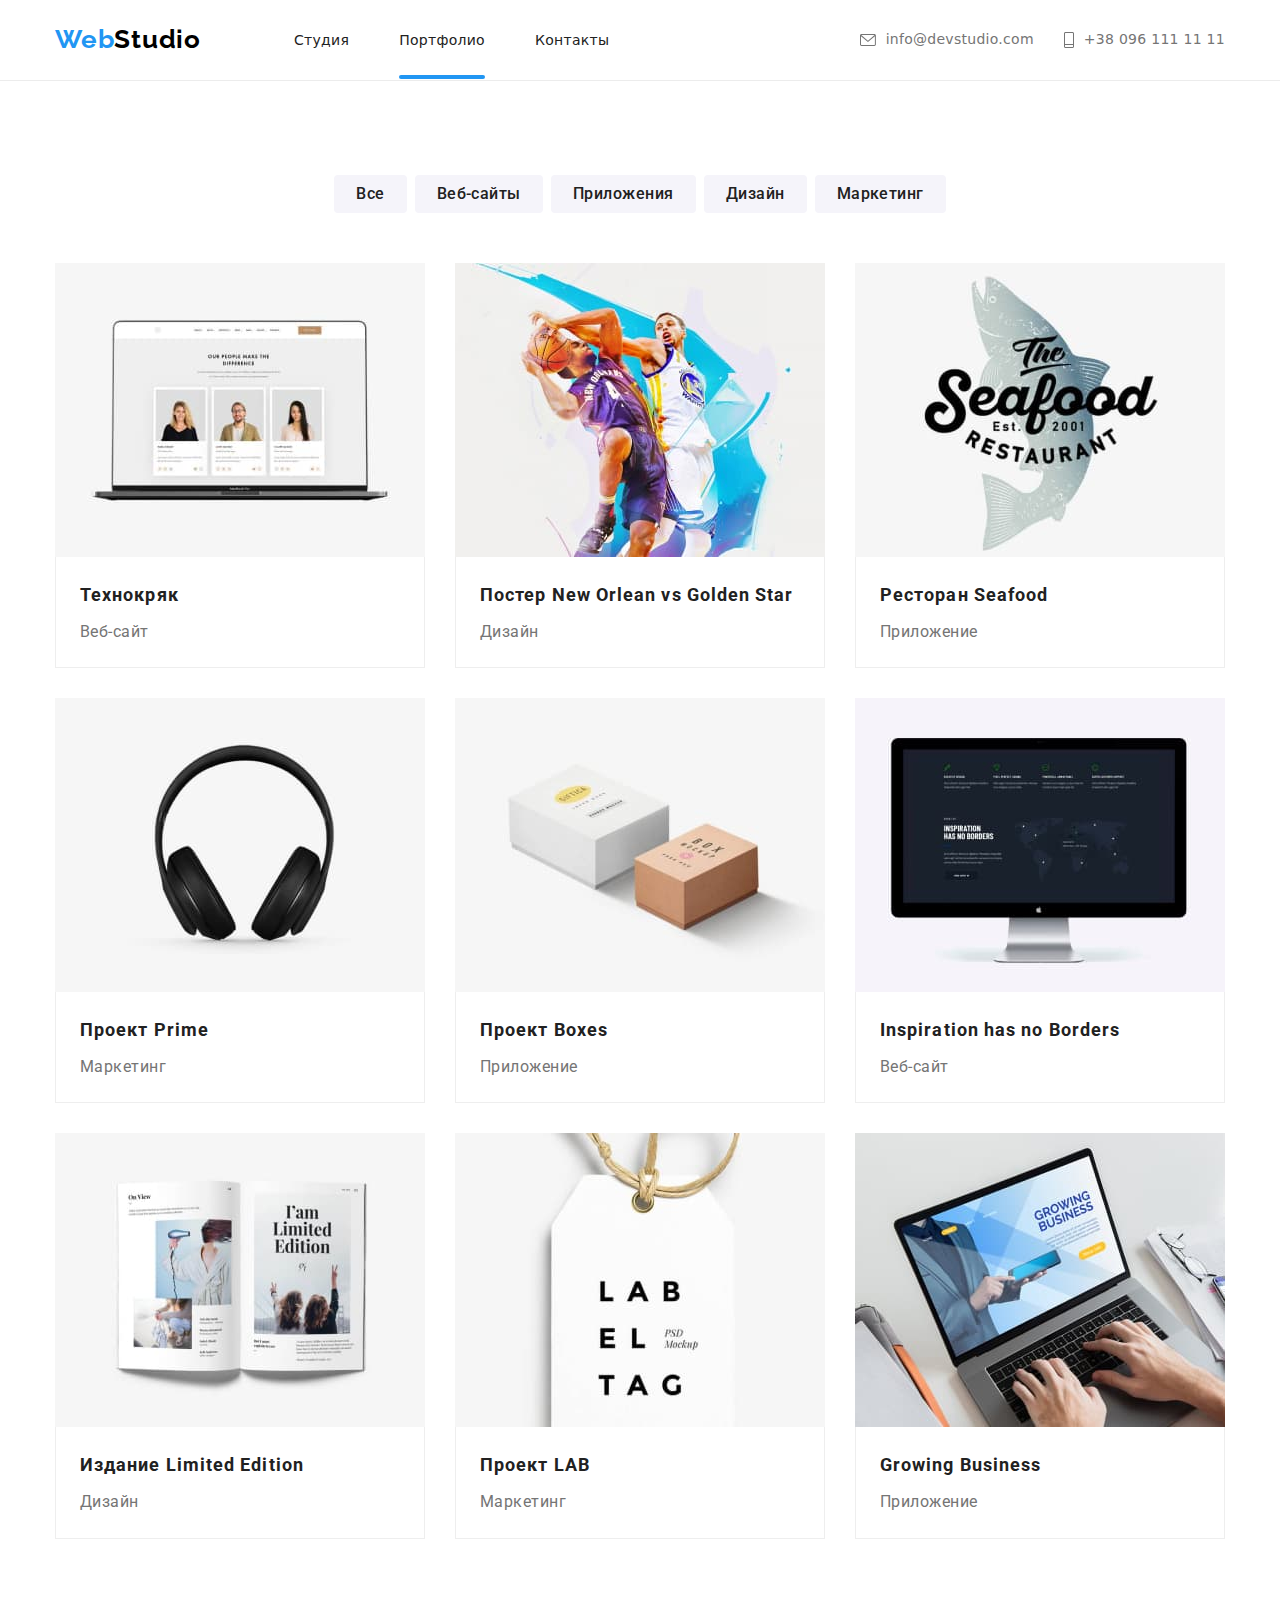
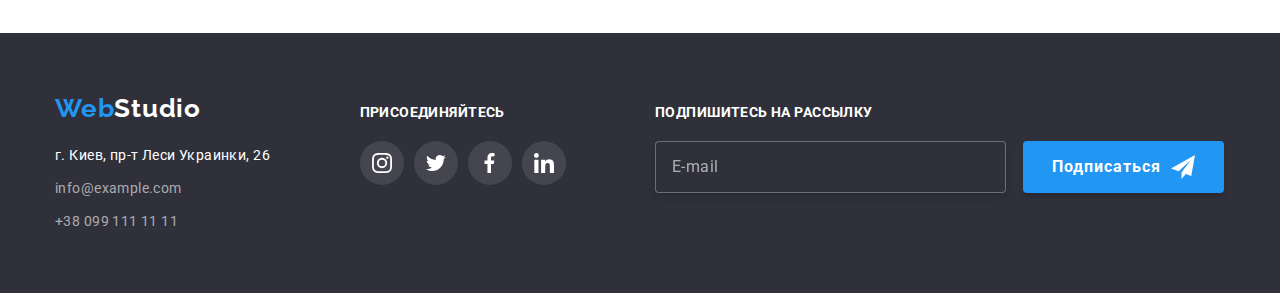
==== commit d7f953df: "оформлена страничка портфолио" ====
--- a/portfolio.html
+++ b/portfolio.html
@@ -55,172 +55,172 @@
     </header>
 
     <main>
-      <section class="general">
+      <section class="portfolio-section">
         <div class="container">
-          <h1 class="visually-hidden">Наши работы</h1>
-          <ul class="general-list">
-            <li>
-              <button class="general-btn" type="button">Все</button>
-            </li>
-            <li>
-              <button class="general-btn" type="button">Веб-сайты</button>
-            </li>
-            <li>
-              <button class="general-btn" type="button">Приложения</button>
-            </li>
-            <li>
-              <button class="general-btn" type="button">Дизайн</button>
-            </li>
-            <li>
-              <button class="general-btn" type="button">Маркетинг</button>
-            </li>
-          </ul>
-          <ul class="general-items">
-            <li class="general-cards">
-              <a class="general-link" href=""
-                ><div class="hidden-container">
+          <h1 class="portfolio-section__title">Наши работы</h1>
+          <ul class="portfolio-section__nav">
+            <li class="portfolio-section__nav-list">
+              <button class="portfolio-section__btn" type="button">Все</button>
+            </li>
+            <li class="portfolio-section__nav-list">
+              <button class="portfolio-section__btn" type="button">Веб-сайты</button>
+            </li>
+            <li class="portfolio-section__nav-list">
+              <button class="portfolio-section__btn" type="button">Приложения</button>
+            </li>
+            <li class="portfolio-section__nav-list">
+              <button class="portfolio-section__btn" type="button">Дизайн</button>
+            </li>
+            <li class="portfolio-section__nav-list">
+              <button class="portfolio-section__btn" type="button">Маркетинг</button>
+            </li>
+          </ul>
+          <ul class="project-list">
+            <li class="project-list__item">
+              <a class="project-list__link" href=""
+                ><div class="project-list__info">
                   <img src="./images/i.jpg" width="370" alt="ноутбук с изображением сайта" />
-                  <p class="hidden-info">
-                    Ресурс предлагает комплексные предложения с разным уровнем функционала и
-                    сервисов. Все это позволит посетителю получить исчерпывающие сведения о компании
-                    или частном лице.
-                  </p>
-                </div>
-                <div class="prewieu">
-                  <h2 class="general-title">Технокряк</h2>
-                  <p class="general-text">Веб-сайт</p>
-                </div></a
-              >
-            </li>
-            <li class="general-cards">
-              <a class="general-link" href=""
-                ><div class="hidden-container">
+                  <p class="project-list__text">
+                    Ресурс предлагает комплексные предложения с разным уровнем функционала и
+                    сервисов. Все это позволит посетителю получить исчерпывающие сведения о компании
+                    или частном лице.
+                  </p>
+                </div>
+                <div class="project-list__titles">
+                  <h2 class="project-list__title">Технокряк</h2>
+                  <p class="project-list_subtitle">Веб-сайт</p>
+                </div></a
+              >
+            </li>
+            <li class="project-list__item">
+              <a class="project-list__link" href=""
+                ><div class="project-list__info">
                   <img src="./images/one.jpg" width="370" alt="два баскетболиста в прыжке" />
-                  <p class="hidden-info">
-                    Ресурс предлагает комплексные предложения с разным уровнем функционала и
-                    сервисов. Все это позволит посетителю получить исчерпывающие сведения о компании
-                    или частном лице.
-                  </p>
-                </div>
-                <div class="prewieu">
-                  <h2 class="general-title">Постер New Orlean vs Golden Star</h2>
-                  <p class="general-text">Дизайн</p>
-                </div></a
-              >
-            </li>
-            <li class="general-cards">
-              <a class="general-link" href=""
-                ><div class="hidden-container">
+                  <p class="project-list__text">
+                    Ресурс предлагает комплексные предложения с разным уровнем функционала и
+                    сервисов. Все это позволит посетителю получить исчерпывающие сведения о компании
+                    или частном лице.
+                  </p>
+                </div>
+                <div class="project-list__titles">
+                  <h2 class="project-list__title">Постер New Orlean vs Golden Star</h2>
+                  <p class="project-list_subtitle">Дизайн</p>
+                </div></a
+              >
+            </li>
+            <li class="project-list__item">
+              <a class="project-list__link" href=""
+                ><div class="project-list__info">
                   <img src="./images/two.jpg" width="370" alt="назва ресторану з морепродуктамы" />
-                  <p class="hidden-info">
-                    Ресурс предлагает комплексные предложения с разным уровнем функционала и
-                    сервисов. Все это позволит посетителю получить исчерпывающие сведения о компании
-                    или частном лице.
-                  </p>
-                </div>
-                <div class="prewieu">
-                  <h2 class="general-title">Ресторан Seafood</h2>
-                  <p class="general-text">Приложение</p>
-                </div></a
-              >
-            </li>
-            <li class="general-cards">
-              <a class="general-link" href=""
-                ><div class="hidden-container">
+                  <p class="project-list__text">
+                    Ресурс предлагает комплексные предложения с разным уровнем функционала и
+                    сервисов. Все это позволит посетителю получить исчерпывающие сведения о компании
+                    или частном лице.
+                  </p>
+                </div>
+                <div class="project-list__titles">
+                  <h2 class="project-list__title">Ресторан Seafood</h2>
+                  <p class="project-list_subtitle">Приложение</p>
+                </div></a
+              >
+            </li>
+            <li class="project-list__item">
+              <a class="project-list__link" href=""
+                ><div class="project-list__info">
                   <img src="./images/thri.jpg" width="370" alt="черные наушники" />
-                  <p class="hidden-info">
-                    Ресурс предлагает комплексные предложения с разным уровнем функционала и
-                    сервисов. Все это позволит посетителю получить исчерпывающие сведения о компании
-                    или частном лице.
-                  </p>
-                </div>
-                <div class="prewieu">
-                  <h2 class="general-title">Проект Prime</h2>
-                  <p class="general-text">Маркетинг</p>
-                </div></a
-              >
-            </li>
-            <li class="general-cards">
-              <a class="general-link" href=""
-                ><div class="hidden-container">
+                  <p class="project-list__text">
+                    Ресурс предлагает комплексные предложения с разным уровнем функционала и
+                    сервисов. Все это позволит посетителю получить исчерпывающие сведения о компании
+                    или частном лице.
+                  </p>
+                </div>
+                <div class="project-list__titles">
+                  <h2 class="project-list__title">Проект Prime</h2>
+                  <p class="project-list_subtitle">Маркетинг</p>
+                </div></a
+              >
+            </li>
+            <li class="project-list__item">
+              <a class="project-list__link" href=""
+                ><div class="project-list__info">
                   <img src="./images/four.jpg" width="370" alt="две коробки на белом фоне" />
-                  <p class="hidden-info">
-                    Ресурс предлагает комплексные предложения с разным уровнем функционала и
-                    сервисов. Все это позволит посетителю получить исчерпывающие сведения о компании
-                    или частном лице.
-                  </p>
-                </div>
-                <div class="prewieu">
-                  <h2 class="general-title">Проект Boxes</h2>
-                  <p class="general-text">Приложение</p>
-                </div></a
-              >
-            </li>
-            <li class="general-cards">
-              <a class="general-link" href=""
-                ><div class="hidden-container">
+                  <p class="project-list__text">
+                    Ресурс предлагает комплексные предложения с разным уровнем функционала и
+                    сервисов. Все это позволит посетителю получить исчерпывающие сведения о компании
+                    или частном лице.
+                  </p>
+                </div>
+                <div class="project-list__titles">
+                  <h2 class="project-list__title">Проект Boxes</h2>
+                  <p class="project-list_subtitle">Приложение</p>
+                </div></a
+              >
+            </li>
+            <li class="project-list__item">
+              <a class="project-list__link" href=""
+                ><div class="project-list__info">
                   <img src="./images/five.jpg" width="370" alt="монитор с заставкой" />
-                  <p class="hidden-info">
-                    Ресурс предлагает комплексные предложения с разным уровнем функционала и
-                    сервисов. Все это позволит посетителю получить исчерпывающие сведения о компании
-                    или частном лице.
-                  </p>
-                </div>
-                <div class="prewieu">
-                  <h2 class="general-title">Inspiration has no Borders</h2>
-                  <p class="general-text">Веб-сайт</p>
-                </div></a
-              >
-            </li>
-            <li class="general-cards">
-              <a class="general-link" href=""
-                ><div class="hidden-container">
+                  <p class="project-list__text">
+                    Ресурс предлагает комплексные предложения с разным уровнем функционала и
+                    сервисов. Все это позволит посетителю получить исчерпывающие сведения о компании
+                    или частном лице.
+                  </p>
+                </div>
+                <div class="project-list__titles">
+                  <h2 class="project-list__title">Inspiration has no Borders</h2>
+                  <p class="project-list_subtitle">Веб-сайт</p>
+                </div></a
+              >
+            </li>
+            <li class="project-list__item">
+              <a class="project-list__link" href=""
+                ><div class="project-list__info">
                   <img
                     src="./images/six.jpg"
                     width="370"
                     alt="журнал лимитированя версия в открытом виде"
                   />
-                  <p class="hidden-info">
-                    Ресурс предлагает комплексные предложения с разным уровнем функционала и
-                    сервисов. Все это позволит посетителю получить исчерпывающие сведения о компании
-                    или частном лице.
-                  </p>
-                </div>
-                <div class="prewieu">
-                  <h2 class="general-title">Издание Limited Edition</h2>
-                  <p class="general-text">Дизайн</p>
-                </div></a
-              >
-            </li>
-            <li class="general-cards">
-              <a class="general-link" href=""
-                ><div class="hidden-container">
+                  <p class="project-list__text">
+                    Ресурс предлагает комплексные предложения с разным уровнем функционала и
+                    сервисов. Все это позволит посетителю получить исчерпывающие сведения о компании
+                    или частном лице.
+                  </p>
+                </div>
+                <div class="project-list__titles">
+                  <h2 class="project-list__title">Издание Limited Edition</h2>
+                  <p class="project-list_subtitle">Дизайн</p>
+                </div></a
+              >
+            </li>
+            <li class="project-list__item">
+              <a class="project-list__link" href=""
+                ><div class="project-list__info">
                   <img src="./images/seven.jpg" width="370" alt="белая бирка с надписью" />
-                  <p class="hidden-info">
-                    Ресурс предлагает комплексные предложения с разным уровнем функционала и
-                    сервисов. Все это позволит посетителю получить исчерпывающие сведения о компании
-                    или частном лице.
-                  </p>
-                </div>
-                <div class="prewieu">
-                  <h2 class="general-title">Проект LAB</h2>
-                  <p class="general-text">Маркетинг</p>
-                </div></a
-              >
-            </li>
-            <li class="general-cards">
-              <a class="general-link" href=""
-                ><div class="hidden-container">
+                  <p class="project-list__text">
+                    Ресурс предлагает комплексные предложения с разным уровнем функционала и
+                    сервисов. Все это позволит посетителю получить исчерпывающие сведения о компании
+                    или частном лице.
+                  </p>
+                </div>
+                <div class="project-list__titles">
+                  <h2 class="project-list__title">Проект LAB</h2>
+                  <p class="project-list_subtitle">Маркетинг</p>
+                </div></a
+              >
+            </li>
+            <li class="project-list__item">
+              <a class="project-list__link" href=""
+                ><div class="project-list__info">
                   <img src="./images/eight.jpg" width="370" alt="изображение ноутбука" />
-                  <p class="hidden-info">
-                    Ресурс предлагает комплексные предложения с разным уровнем функционала и
-                    сервисов. Все это позволит посетителю получить исчерпывающие сведения о компании
-                    или частном лице.
-                  </p>
-                </div>
-                <div class="prewieu">
-                  <h2 class="general-title">Growing Business</h2>
-                  <p class="general-text">Приложение</p>
+                  <p class="project-list__text">
+                    Ресурс предлагает комплексные предложения с разным уровнем функционала и
+                    сервисов. Все это позволит посетителю получить исчерпывающие сведения о компании
+                    или частном лице.
+                  </p>
+                </div>
+                <div class="project-list__titles">
+                  <h2 class="project-list__title">Growing Business</h2>
+                  <p class="project-list_subtitle">Приложение</p>
                 </div></a
               >
             </li>
--- a/css/portfolio.min.css
+++ b/css/portfolio.min.css
@@ -1 +1 @@
-/*! modern-normalize v1.1.0 | MIT License | https://github.com/sindresorhus/modern-normalize */*,::before,::after{-webkit-box-sizing:border-box;box-sizing:border-box}html{line-height:1.15;-webkit-text-size-adjust:100%;-moz-tab-size:4;-o-tab-size:4;tab-size:4}body{margin:0;font-family:system-ui,-apple-system,"Segoe UI",Roboto,Helvetica,Arial,sans-serif,"Apple Color Emoji","Segoe UI Emoji"}hr{height:0;color:inherit}abbr[title]{-webkit-text-decoration:underline dotted;text-decoration:underline dotted}b,strong{font-weight:bolder}code,kbd,samp,pre{font-family:ui-monospace,SFMono-Regular,Consolas,"Liberation Mono",Menlo,monospace;font-size:1em}small{font-size:80%}sub,sup{font-size:75%;line-height:0;position:relative;vertical-align:baseline}sub{bottom:-0.25em}sup{top:-0.5em}table{text-indent:0;border-color:inherit}button,input,optgroup,select,textarea{font-family:inherit;font-size:100%;line-height:1.15;margin:0}button,select{text-transform:none}button,[type=button],[type=reset],[type=submit]{-webkit-appearance:button}::-moz-focus-inner{border-style:none;padding:0}:-moz-focusring{outline:1px dotted ButtonText}:-moz-ui-invalid{box-shadow:none}legend{padding:0}progress{vertical-align:baseline}::-webkit-inner-spin-button,::-webkit-outer-spin-button{height:auto}[type=search]{-webkit-appearance:textfield;outline-offset:-2px}::-webkit-search-decoration{-webkit-appearance:none}::-webkit-file-upload-button{-webkit-appearance:button;font:inherit}summary{display:list-item}h1,h2,h3,h4,h5,h6,p{margin:0 0}img{display:block;max-width:100%;height:auto}.call__list,.header-contact,.header__list{list-style:none;padding-left:0;margin:0}.header-contact__link,.header__link{text-decoration:none;color:inherit}.container{width:1200px;padding:0 15px;margin:0 auto}.logo{font-family:"Raleway",sans-serif;font-style:normal;font-weight:700;font-size:26px;line-height:1.19;letter-spacing:.03em;text-decoration:none;color:#2196f3}.address__phone,.address__mail,.header-contact__link,.header__link{-webkit-transition:color 250ms cubic-bezier(0.4, 0, 0.2, 1);transition:color 250ms cubic-bezier(0.4, 0, 0.2, 1)}.subscription__btn,.call__link{-webkit-transition:background-color 250ms cubic-bezier(0.4, 0, 0.2, 1);transition:background-color 250ms cubic-bezier(0.4, 0, 0.2, 1)}.header-contact__link,.header__link{font-family:"Roboto" sans-serif;font-style:normal;font-weight:500;font-size:14px;line-height:1.14;letter-spacing:.02em}.header{border-bottom:1px solid #ececec}.container--header{display:-webkit-box;display:-ms-flexbox;display:flex;-webkit-box-pack:justify;-ms-flex-pack:justify;justify-content:space-between;-webkit-box-align:center;-ms-flex-align:center;align-items:center}.header__nav{display:-webkit-box;display:-ms-flexbox;display:flex;-webkit-box-pack:center;-ms-flex-pack:center;justify-content:center;-webkit-box-align:center;-ms-flex-align:center;align-items:center}.logo{display:block}.logo--header{padding-top:24px;padding-bottom:25px}.logo__half{color:#000}.header__list{display:-webkit-box;display:-ms-flexbox;display:flex;-webkit-box-pack:center;-ms-flex-pack:center;justify-content:center;-webkit-box-align:center;-ms-flex-align:center;align-items:center;margin-left:93px}.header__item:not(:last-child){margin-right:50px}.header__link{padding-top:32px;padding-bottom:32px;color:#212121}.header__link--current{position:relative}.header__link--current::after{position:absolute;display:block;bottom:1px;content:" ";width:100%;height:4px;background-color:#2196f3;border-radius:2px}.header__link:hover,.header__link:focus{color:#2196f3}.header-contact{display:-webkit-box;display:-ms-flexbox;display:flex;-webkit-box-pack:center;-ms-flex-pack:center;justify-content:center;-webkit-box-align:center;-ms-flex-align:center;align-items:center}.header-contact__link{display:-webkit-box;display:-ms-flexbox;display:flex;-webkit-box-pack:center;-ms-flex-pack:center;justify-content:center;-webkit-box-align:center;-ms-flex-align:center;align-items:center;padding-top:32px;padding-bottom:32px;color:#757575}.header-contact__link:hover,.header-contact__link:focus{color:#2196f3}.header-contact__icone{fill:currentColor;margin-right:10px}.header-contact__item:not(:last-child){margin-right:30px}.address__phone,.address__mail{font-family:"Roboto",sans-serif;font-style:normal;font-weight:400;font-size:14px;line-height:24px;letter-spacing:.03em;display:block;color:rgba(255,255,255,.6);text-decoration:none}.footer{padding-top:60px;padding-bottom:60px;background-color:#2f303a}.container--footer{display:-webkit-box;display:-ms-flexbox;display:flex;-webkit-box-pack:justify;-ms-flex-pack:justify;justify-content:space-between;-webkit-box-align:center;-ms-flex-align:center;align-items:center}.logo--footer{margin-bottom:20px}.logo__half--footer{color:#fff}.address{font-family:"Roboto",sans-serif;font-style:normal;font-weight:400;font-size:14px;line-height:1.7;letter-spacing:.03em;color:#fff}.address__mail{margin:9px 0}.address__mail:hover,.address__mail:focus{color:#2196f3}.address__phone:hover,.address__phone:focus{color:#2196f3}.call{-ms-flex-item-align:start;align-self:flex-start;padding-top:12px}.call__title{font-family:"Roboto",sans-serif;font-style:normal;font-weight:700;font-size:14px;line-height:1.14;letter-spacing:.03em;text-transform:uppercase;display:block;margin-bottom:20px;color:#fff}.call__list{display:-webkit-box;display:-ms-flexbox;display:flex;-webkit-box-pack:center;-ms-flex-pack:center;justify-content:center;-webkit-box-align:center;-ms-flex-align:center;align-items:center}.call__item:not(:last-child){margin-right:10px}.call__link{display:-webkit-box;display:-ms-flexbox;display:flex;-webkit-box-pack:center;-ms-flex-pack:center;justify-content:center;-webkit-box-align:center;-ms-flex-align:center;align-items:center;width:44px;height:44px;border-radius:50%;color:#fff;background-color:rgba(255,255,255,.1)}.call__link:hover,.call__link:focus{background-color:#2196f3}.social__icon--footer{fill:currentColor}.subscription{width:570px;-ms-flex-item-align:start;align-self:flex-start;padding-top:12px}.subscription__title{display:block;font-family:"Roboto",sans-serif;font-style:normal;font-weight:700;font-size:14px;line-height:1.14;letter-spacing:.03em;text-transform:uppercase;color:#fff;margin-bottom:20px}.subscription__input{font-family:"Roboto",sans-serif;font-style:normal;letter-spacing:.03em;font-weight:400;font-size:16px;line-height:1.25;color:#fff;width:351px;padding:15px 0 15px 16px;background-color:#2f303a;border:1px solid rgba(255,255,255,.3);-webkit-filter:drop-shadow(0px 4px 4px rgba(0, 0, 0, 0.15));filter:drop-shadow(0px 4px 4px rgba(0, 0, 0, 0.15));border-radius:4px}.subscription__input::-webkit-input-placeholder{color:rgba(255,255,255,.6)}.subscription__input::-moz-placeholder{color:rgba(255,255,255,.6)}.subscription__input:-ms-input-placeholder{color:rgba(255,255,255,.6)}.subscription__input::-ms-input-placeholder{color:rgba(255,255,255,.6)}.subscription__input::placeholder{color:rgba(255,255,255,.6)}.subscription__btn{padding:10px 28px;min-width:200px;display:-webkit-inline-box;display:-ms-inline-flexbox;display:inline-flex;color:#fff;background-color:#2196f3;font-family:"Roboto",sans-serif;font-style:normal;font-weight:700;font-size:16px;line-height:1.9;letter-spacing:.06em;-webkit-box-shadow:0px 4px 4px rgba(0,0,0,.15);box-shadow:0px 4px 4px rgba(0,0,0,.15);border-radius:4px;border-width:1px;cursor:pointer;border-color:rgba(0,0,0,0);-webkit-box-align:center;-ms-flex-align:center;align-items:center;margin-left:12px}.subscription__btn:hover,.subscription__btn:focus{background-color:#188ce8}.subscription__icon{fill:currentColor;margin-left:10px}/*# sourceMappingURL=portfolio.min.css.map */+/*! modern-normalize v1.1.0 | MIT License | https://github.com/sindresorhus/modern-normalize */*,::before,::after{-webkit-box-sizing:border-box;box-sizing:border-box}html{line-height:1.15;-webkit-text-size-adjust:100%;-moz-tab-size:4;-o-tab-size:4;tab-size:4}body{margin:0;font-family:system-ui,-apple-system,"Segoe UI",Roboto,Helvetica,Arial,sans-serif,"Apple Color Emoji","Segoe UI Emoji"}hr{height:0;color:inherit}abbr[title]{-webkit-text-decoration:underline dotted;text-decoration:underline dotted}b,strong{font-weight:bolder}code,kbd,samp,pre{font-family:ui-monospace,SFMono-Regular,Consolas,"Liberation Mono",Menlo,monospace;font-size:1em}small{font-size:80%}sub,sup{font-size:75%;line-height:0;position:relative;vertical-align:baseline}sub{bottom:-0.25em}sup{top:-0.5em}table{text-indent:0;border-color:inherit}button,input,optgroup,select,textarea{font-family:inherit;font-size:100%;line-height:1.15;margin:0}button,select{text-transform:none}button,[type=button],[type=reset],[type=submit]{-webkit-appearance:button}::-moz-focus-inner{border-style:none;padding:0}:-moz-focusring{outline:1px dotted ButtonText}:-moz-ui-invalid{box-shadow:none}legend{padding:0}progress{vertical-align:baseline}::-webkit-inner-spin-button,::-webkit-outer-spin-button{height:auto}[type=search]{-webkit-appearance:textfield;outline-offset:-2px}::-webkit-search-decoration{-webkit-appearance:none}::-webkit-file-upload-button{-webkit-appearance:button;font:inherit}summary{display:list-item}h1,h2,h3,h4,h5,h6,p{margin:0 0}img{display:block;max-width:100%;height:auto}.container{width:1200px;padding:0 15px;margin:0 auto}.portfolio-section__title{position:absolute;width:1px;height:1px;margin:-1px;border:0;padding:0;white-space:nowrap;-webkit-clip-path:inset(100%);clip-path:inset(100%);clip:rect(0 0 0 0);overflow:hidden}.project-list,.portfolio-section__nav,.call__list,.header-contact,.header__list{list-style:none;padding-left:0;margin:0}.project-list__link,.header-contact__link,.header__link{text-decoration:none;color:inherit}.logo{font-family:"Raleway",sans-serif;font-style:normal;font-weight:700;font-size:26px;line-height:1.19;letter-spacing:.03em;text-decoration:none;color:#2196f3}.header-contact__link,.header__link{font-family:"Roboto" sans-serif;font-style:normal;font-weight:500;font-size:14px;line-height:1.14;letter-spacing:.02em}.header{border-bottom:1px solid #ececec}.container--header{display:-webkit-box;display:-ms-flexbox;display:flex;-webkit-box-pack:justify;-ms-flex-pack:justify;justify-content:space-between;-webkit-box-align:center;-ms-flex-align:center;align-items:center}.header__nav{display:-webkit-box;display:-ms-flexbox;display:flex;-webkit-box-pack:center;-ms-flex-pack:center;justify-content:center;-webkit-box-align:center;-ms-flex-align:center;align-items:center}.logo{display:block}.logo--header{padding-top:24px;padding-bottom:25px}.logo__half{color:#000}.header__list{display:-webkit-box;display:-ms-flexbox;display:flex;-webkit-box-pack:center;-ms-flex-pack:center;justify-content:center;-webkit-box-align:center;-ms-flex-align:center;align-items:center;margin-left:93px}.header__item:not(:last-child){margin-right:50px}.header__link{padding-top:32px;padding-bottom:32px;color:#212121;-webkit-transition:color 250ms cubic-bezier(0.4, 0, 0.2, 1);transition:color 250ms cubic-bezier(0.4, 0, 0.2, 1)}.header__link:hover,.header__link:focus{color:#2196f3}.header__link--current{position:relative}.header__link--current::after{position:absolute;display:block;bottom:1px;content:" ";width:100%;height:4px;background-color:#2196f3;border-radius:2px}.header-contact{display:-webkit-box;display:-ms-flexbox;display:flex;-webkit-box-pack:center;-ms-flex-pack:center;justify-content:center;-webkit-box-align:center;-ms-flex-align:center;align-items:center}.header-contact__link{display:-webkit-box;display:-ms-flexbox;display:flex;-webkit-box-pack:center;-ms-flex-pack:center;justify-content:center;-webkit-box-align:center;-ms-flex-align:center;align-items:center;padding-top:32px;padding-bottom:32px;color:#757575;-webkit-transition:color 250ms cubic-bezier(0.4, 0, 0.2, 1);transition:color 250ms cubic-bezier(0.4, 0, 0.2, 1)}.header-contact__link:hover,.header-contact__link:focus{color:#2196f3}.header-contact__icone{fill:currentColor;margin-right:10px}.header-contact__item:not(:last-child){margin-right:30px}.address__phone,.address__mail{font-family:"Roboto",sans-serif;font-style:normal;font-weight:400;font-size:14px;line-height:24px;letter-spacing:.03em;display:block;color:rgba(255,255,255,.6);text-decoration:none;-webkit-transition:color 250ms cubic-bezier(0.4, 0, 0.2, 1);transition:color 250ms cubic-bezier(0.4, 0, 0.2, 1)}.footer{padding-top:60px;padding-bottom:60px;background-color:#2f303a}.container--footer{display:-webkit-box;display:-ms-flexbox;display:flex;-webkit-box-pack:justify;-ms-flex-pack:justify;justify-content:space-between;-webkit-box-align:center;-ms-flex-align:center;align-items:center}.logo--footer{margin-bottom:20px}.logo__half--footer{color:#fff}.address{font-family:"Roboto",sans-serif;font-style:normal;font-weight:400;font-size:14px;line-height:1.7;letter-spacing:.03em;color:#fff}.address__mail{margin:9px 0;-webkit-transition:color 250ms cubic-bezier(0.4, 0, 0.2, 1);transition:color 250ms cubic-bezier(0.4, 0, 0.2, 1)}.address__mail:hover,.address__mail:focus{color:#2196f3}.address__phone{-webkit-transition:color 250ms cubic-bezier(0.4, 0, 0.2, 1);transition:color 250ms cubic-bezier(0.4, 0, 0.2, 1)}.address__phone:hover,.address__phone:focus{color:#2196f3}.call{-ms-flex-item-align:start;align-self:flex-start;padding-top:12px}.call__title{font-family:"Roboto",sans-serif;font-style:normal;font-weight:700;font-size:14px;line-height:1.14;letter-spacing:.03em;text-transform:uppercase;display:block;margin-bottom:20px;color:#fff}.call__list{display:-webkit-box;display:-ms-flexbox;display:flex;-webkit-box-pack:center;-ms-flex-pack:center;justify-content:center;-webkit-box-align:center;-ms-flex-align:center;align-items:center}.call__item:not(:last-child){margin-right:10px}.call__link{display:-webkit-box;display:-ms-flexbox;display:flex;-webkit-box-pack:center;-ms-flex-pack:center;justify-content:center;-webkit-box-align:center;-ms-flex-align:center;align-items:center;width:44px;height:44px;border-radius:50%;color:#fff;background-color:rgba(255,255,255,.1);-webkit-transition:background-color 250ms cubic-bezier(0.4, 0, 0.2, 1);transition:background-color 250ms cubic-bezier(0.4, 0, 0.2, 1)}.call__link:hover,.call__link:focus{background-color:#2196f3}.social__icon--footer{fill:currentColor}.subscription{width:570px;-ms-flex-item-align:start;align-self:flex-start;padding-top:12px}.subscription__title{display:block;font-family:"Roboto",sans-serif;font-style:normal;font-weight:700;font-size:14px;line-height:1.14;letter-spacing:.03em;text-transform:uppercase;color:#fff;margin-bottom:20px}.subscription__input{font-family:"Roboto",sans-serif;font-style:normal;letter-spacing:.03em;font-weight:400;font-size:16px;line-height:1.25;color:#fff;width:351px;padding:15px 0 15px 16px;background-color:#2f303a;border:1px solid rgba(255,255,255,.3);-webkit-filter:drop-shadow(0px 4px 4px rgba(0, 0, 0, 0.15));filter:drop-shadow(0px 4px 4px rgba(0, 0, 0, 0.15));border-radius:4px}.subscription__input::-webkit-input-placeholder{color:rgba(255,255,255,.6)}.subscription__input::-moz-placeholder{color:rgba(255,255,255,.6)}.subscription__input:-ms-input-placeholder{color:rgba(255,255,255,.6)}.subscription__input::-ms-input-placeholder{color:rgba(255,255,255,.6)}.subscription__input::placeholder{color:rgba(255,255,255,.6)}.subscription__btn{padding:10px 28px;min-width:200px;display:-webkit-inline-box;display:-ms-inline-flexbox;display:inline-flex;color:#fff;background-color:#2196f3;font-family:"Roboto",sans-serif;font-style:normal;font-weight:700;font-size:16px;line-height:1.9;letter-spacing:.06em;-webkit-box-shadow:0px 4px 4px rgba(0,0,0,.15);box-shadow:0px 4px 4px rgba(0,0,0,.15);border-radius:4px;border-width:1px;cursor:pointer;border-color:rgba(0,0,0,0);-webkit-transition:background-color 250ms cubic-bezier(0.4, 0, 0.2, 1);transition:background-color 250ms cubic-bezier(0.4, 0, 0.2, 1);-webkit-box-align:center;-ms-flex-align:center;align-items:center;margin-left:12px}.subscription__btn:hover,.subscription__btn:focus{background-color:#188ce8}.subscription__icon{fill:currentColor;margin-left:10px}.portfolio-section{padding-top:94px;padding-bottom:94px}.portfolio-section__nav{display:-webkit-box;display:-ms-flexbox;display:flex;-webkit-box-pack:center;-ms-flex-pack:center;justify-content:center;-webkit-box-align:center;-ms-flex-align:center;align-items:center;margin-bottom:50px}.portfolio-section__nav-list:not(:last-child){margin-right:8px}.portfolio-section__btn{font-family:"Roboto",sans-serif;font-style:normal;font-weight:500;font-size:16px;line-height:1.6;letter-spacing:.03em;color:#212121;text-align:center;padding:6px 22px;border-radius:4px;border:rgba(0,0,0,0);cursor:pointer;background-color:#f5f4fa;-webkit-transition:color 250ms cubic-bezier(0.4, 0, 0.2, 1),background-color 250ms cubic-bezier(0.4, 0, 0.2, 1),-webkit-box-shadow 250ms cubic-bezier(0.4, 0, 0.2, 1);transition:color 250ms cubic-bezier(0.4, 0, 0.2, 1),background-color 250ms cubic-bezier(0.4, 0, 0.2, 1),-webkit-box-shadow 250ms cubic-bezier(0.4, 0, 0.2, 1);transition:color 250ms cubic-bezier(0.4, 0, 0.2, 1),background-color 250ms cubic-bezier(0.4, 0, 0.2, 1),box-shadow 250ms cubic-bezier(0.4, 0, 0.2, 1);transition:color 250ms cubic-bezier(0.4, 0, 0.2, 1),background-color 250ms cubic-bezier(0.4, 0, 0.2, 1),box-shadow 250ms cubic-bezier(0.4, 0, 0.2, 1),-webkit-box-shadow 250ms cubic-bezier(0.4, 0, 0.2, 1)}.portfolio-section__btn:hover,.portfolio-section__btn:focus{color:#fff;background-color:#2196f3;-webkit-box-shadow:0px 3px 1px rgba(0,0,0,.1),0px 1px 2px rgba(0,0,0,.08),0px 2px 2px rgba(0,0,0,.12);box-shadow:0px 3px 1px rgba(0,0,0,.1),0px 1px 2px rgba(0,0,0,.08),0px 2px 2px rgba(0,0,0,.12)}.project-list{display:-webkit-box;display:-ms-flexbox;display:flex;-webkit-box-pack:center;-ms-flex-pack:center;justify-content:center;-webkit-box-align:center;-ms-flex-align:center;align-items:center;-ms-flex-wrap:wrap;flex-wrap:wrap;margin-right:-30px;margin-bottom:-30px}.project-list__item{-ms-flex-preferred-size:calc(33.3333333333% - 30px);flex-basis:calc(33.3333333333% - 30px);margin-right:30px;margin-bottom:30px;-webkit-transition:-webkit-box-shadow 250ms cubic-bezier(0.4, 0, 0.2, 1);transition:-webkit-box-shadow 250ms cubic-bezier(0.4, 0, 0.2, 1);transition:box-shadow 250ms cubic-bezier(0.4, 0, 0.2, 1);transition:box-shadow 250ms cubic-bezier(0.4, 0, 0.2, 1), -webkit-box-shadow 250ms cubic-bezier(0.4, 0, 0.2, 1)}.project-list__item:hover,.project-list__itemfocus{-webkit-box-shadow:0px 1px 1px rgba(0,0,0,.12),0px 4px 4px rgba(0,0,0,.06),1px 4px 6px rgba(0,0,0,.16);box-shadow:0px 1px 1px rgba(0,0,0,.12),0px 4px 4px rgba(0,0,0,.06),1px 4px 6px rgba(0,0,0,.16)}.project-list__titles{padding:20px 24px;border-bottom:1px solid #eee;border-left:1px solid #eee;border-right:1px solid #eee}.project-list__title{font-family:"Roboto",sans-serif;font-style:normal;font-weight:700;font-size:18px;line-height:2;letter-spacing:.06em;color:#212121;margin-bottom:0;margin-top:0}.project-list_subtitle{font-family:"Roboto",sans-serif;font-style:normal;font-weight:400;font-size:16px;line-height:1.9;letter-spacing:.03em;color:#757575;margin-top:4px;margin-bottom:0}.project-list__info{position:relative;overflow:hidden}.project-list__text{position:absolute;top:100%;padding:63px 24px;font-family:"Roboto",sans-serif;font-style:normal;font-weight:400;font-size:18px;line-height:1.6;letter-spacing:.03em;color:#fff;background:rgba(33,150,243,.9);-webkit-transition:-webkit-transform 250ms cubic-bezier(0.4, 0, 0.2, 1);transition:-webkit-transform 250ms cubic-bezier(0.4, 0, 0.2, 1);transition:transform 250ms cubic-bezier(0.4, 0, 0.2, 1);transition:transform 250ms cubic-bezier(0.4, 0, 0.2, 1), -webkit-transform 250ms cubic-bezier(0.4, 0, 0.2, 1)}.project-list__link:hover .project-list__text{-webkit-transform:translateY(-100%);transform:translateY(-100%)}/*# sourceMappingURL=portfolio.min.css.map */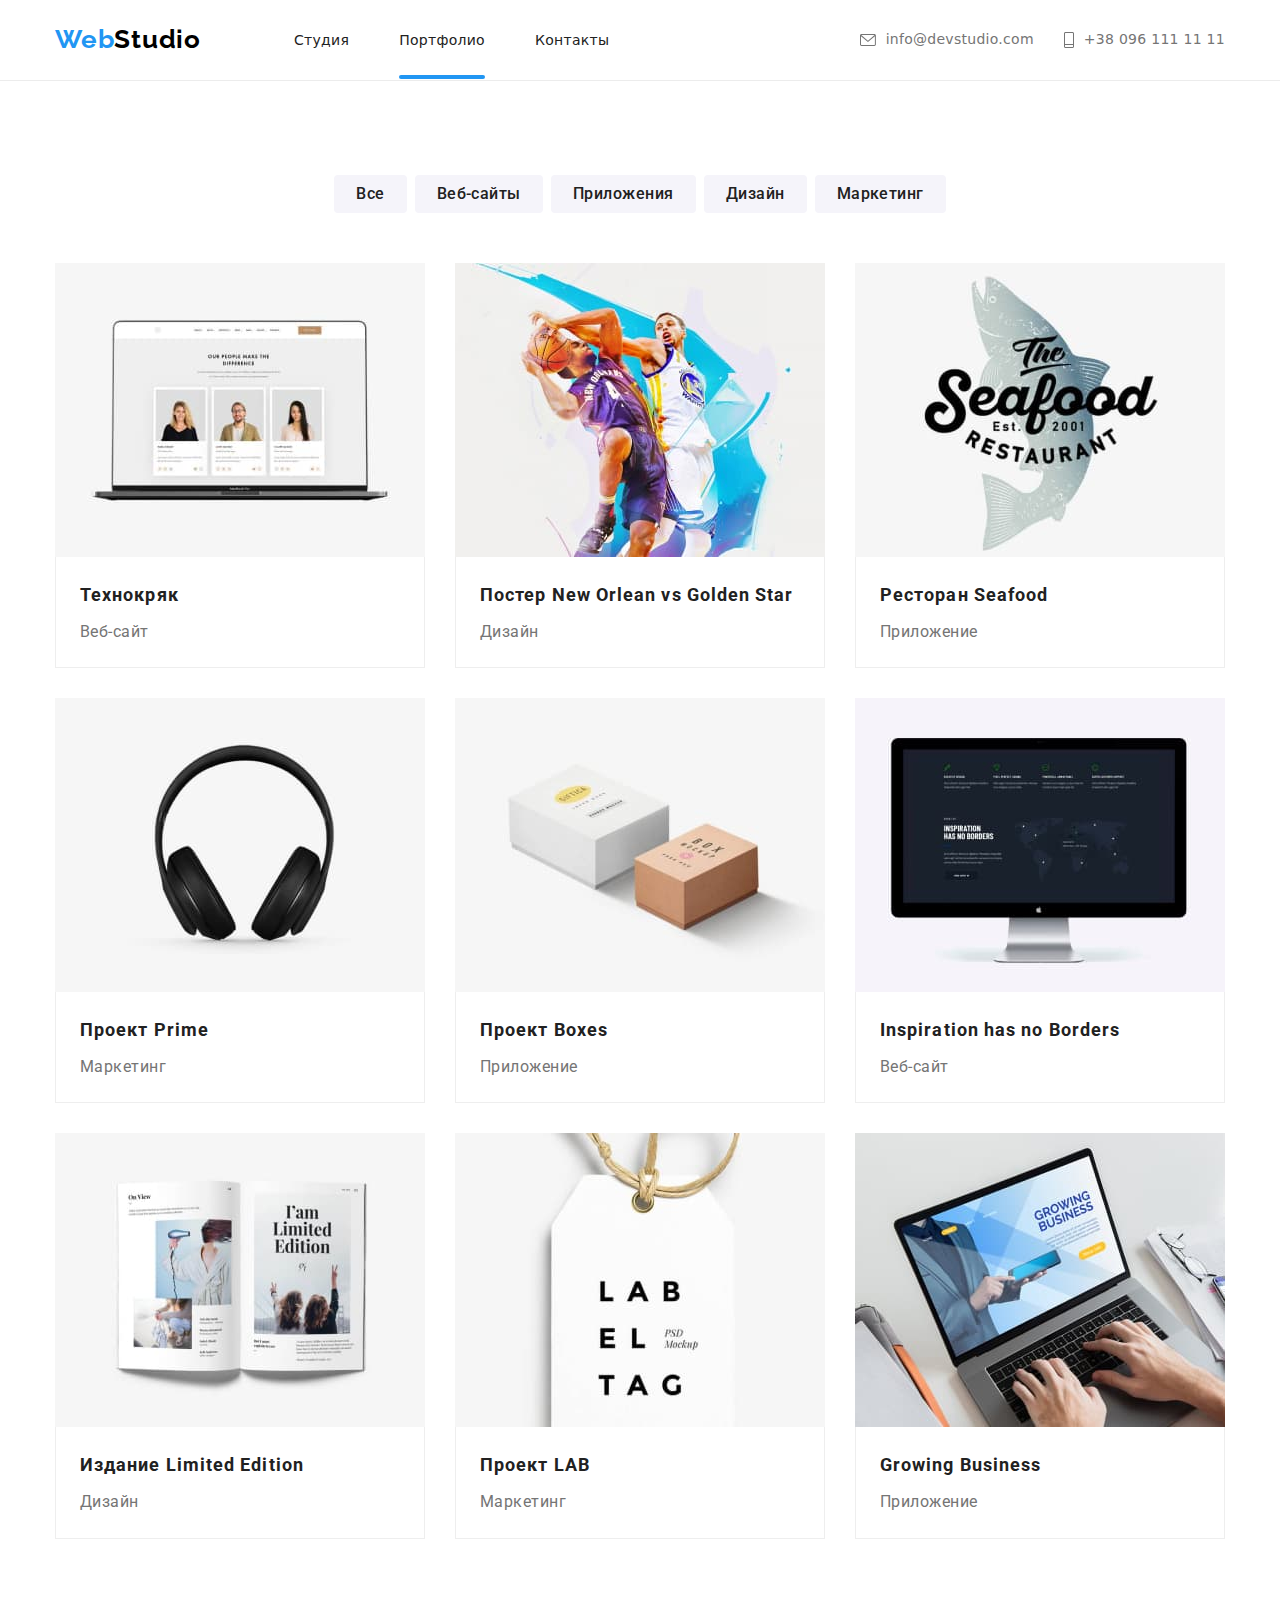
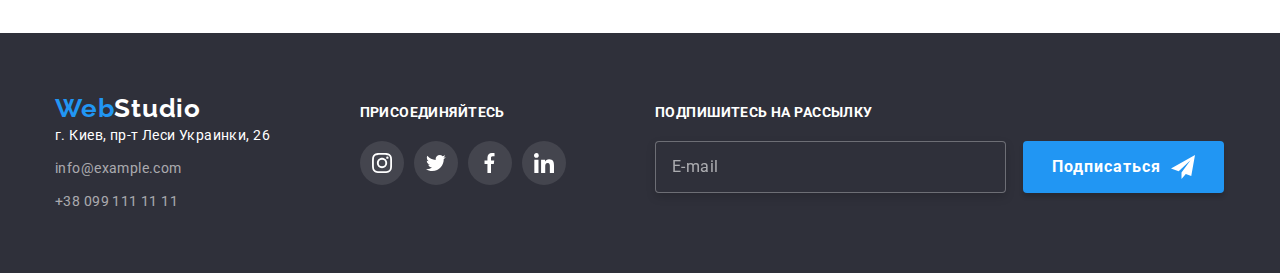
==== commit 8a64260e: "исправлены названия классов на страничке портфолио" ====
--- a/portfolio.html
+++ b/portfolio.html
@@ -15,7 +15,7 @@
   <body>
     <!--Шапка-->
     <header class="header">
-      <div class="container container--header">
+      <div class="container header__container">
         <nav class="header__nav">
           <a class="logo logo--header" href="./index.html"
             >Web<span class="logo__half">Studio</span></a
@@ -231,7 +231,7 @@
 
     <!--Футер-->
     <footer class="footer">
-      <div class="container container--footer">
+      <div class="container footer__container">
         <div class="footer__address">
           <a class="logo logo--footer" href="./index.html"
             >Web<span class="logo__half logo__half--footer">Studio</span></a
@@ -247,25 +247,25 @@
           <ul class="call__list">
             <li class="call__item">
               <a class="call__link" href=""
-                ><svg class="social__icon social__icon--footer" width="20px" height="20px">
+                ><svg class="call__icon" width="20px" height="20px">
                   <use href="./images/sprite.svg#icon-instagram"></use></svg
               ></a>
             </li>
             <li class="call__item">
               <a class="call__link" href=""
-                ><svg class="social__icon social__icon--footer" width="20px" height="20px">
+                ><svg class="call__icon" width="20px" height="20px">
                   <use href="./images/sprite.svg#icon-twitter"></use></svg
               ></a>
             </li>
             <li class="call__item">
               <a class="call__link" href=""
-                ><svg class="social__icon social__icon--footer" width="20px" height="20px">
+                ><svg class="call__icon" width="20px" height="20px">
                   <use href="./images/sprite.svg#icon-facebook"></use></svg
               ></a>
             </li>
             <li class="call__item">
               <a class="call__link" href=""
-                ><svg class="social__icon social__icon--footer" width="20px" height="20px">
+                ><svg class="call__icon" width="20px" height="20px">
                   <use href="./images/sprite.svg#icon-linkedin"></use></svg
               ></a>
             </li>
--- a/css/portfolio.min.css
+++ b/css/portfolio.min.css
@@ -1 +1 @@
-/*! modern-normalize v1.1.0 | MIT License | https://github.com/sindresorhus/modern-normalize */*,::before,::after{-webkit-box-sizing:border-box;box-sizing:border-box}html{line-height:1.15;-webkit-text-size-adjust:100%;-moz-tab-size:4;-o-tab-size:4;tab-size:4}body{margin:0;font-family:system-ui,-apple-system,"Segoe UI",Roboto,Helvetica,Arial,sans-serif,"Apple Color Emoji","Segoe UI Emoji"}hr{height:0;color:inherit}abbr[title]{-webkit-text-decoration:underline dotted;text-decoration:underline dotted}b,strong{font-weight:bolder}code,kbd,samp,pre{font-family:ui-monospace,SFMono-Regular,Consolas,"Liberation Mono",Menlo,monospace;font-size:1em}small{font-size:80%}sub,sup{font-size:75%;line-height:0;position:relative;vertical-align:baseline}sub{bottom:-0.25em}sup{top:-0.5em}table{text-indent:0;border-color:inherit}button,input,optgroup,select,textarea{font-family:inherit;font-size:100%;line-height:1.15;margin:0}button,select{text-transform:none}button,[type=button],[type=reset],[type=submit]{-webkit-appearance:button}::-moz-focus-inner{border-style:none;padding:0}:-moz-focusring{outline:1px dotted ButtonText}:-moz-ui-invalid{box-shadow:none}legend{padding:0}progress{vertical-align:baseline}::-webkit-inner-spin-button,::-webkit-outer-spin-button{height:auto}[type=search]{-webkit-appearance:textfield;outline-offset:-2px}::-webkit-search-decoration{-webkit-appearance:none}::-webkit-file-upload-button{-webkit-appearance:button;font:inherit}summary{display:list-item}h1,h2,h3,h4,h5,h6,p{margin:0 0}img{display:block;max-width:100%;height:auto}.container{width:1200px;padding:0 15px;margin:0 auto}.portfolio-section__title{position:absolute;width:1px;height:1px;margin:-1px;border:0;padding:0;white-space:nowrap;-webkit-clip-path:inset(100%);clip-path:inset(100%);clip:rect(0 0 0 0);overflow:hidden}.project-list,.portfolio-section__nav,.call__list,.header-contact,.header__list{list-style:none;padding-left:0;margin:0}.project-list__link,.header-contact__link,.header__link{text-decoration:none;color:inherit}.logo{font-family:"Raleway",sans-serif;font-style:normal;font-weight:700;font-size:26px;line-height:1.19;letter-spacing:.03em;text-decoration:none;color:#2196f3}.header-contact__link,.header__link{font-family:"Roboto" sans-serif;font-style:normal;font-weight:500;font-size:14px;line-height:1.14;letter-spacing:.02em}.header{border-bottom:1px solid #ececec}.container--header{display:-webkit-box;display:-ms-flexbox;display:flex;-webkit-box-pack:justify;-ms-flex-pack:justify;justify-content:space-between;-webkit-box-align:center;-ms-flex-align:center;align-items:center}.header__nav{display:-webkit-box;display:-ms-flexbox;display:flex;-webkit-box-pack:center;-ms-flex-pack:center;justify-content:center;-webkit-box-align:center;-ms-flex-align:center;align-items:center}.logo{display:block}.logo--header{padding-top:24px;padding-bottom:25px}.logo__half{color:#000}.header__list{display:-webkit-box;display:-ms-flexbox;display:flex;-webkit-box-pack:center;-ms-flex-pack:center;justify-content:center;-webkit-box-align:center;-ms-flex-align:center;align-items:center;margin-left:93px}.header__item:not(:last-child){margin-right:50px}.header__link{padding-top:32px;padding-bottom:32px;color:#212121;-webkit-transition:color 250ms cubic-bezier(0.4, 0, 0.2, 1);transition:color 250ms cubic-bezier(0.4, 0, 0.2, 1)}.header__link:hover,.header__link:focus{color:#2196f3}.header__link--current{position:relative}.header__link--current::after{position:absolute;display:block;bottom:1px;content:" ";width:100%;height:4px;background-color:#2196f3;border-radius:2px}.header-contact{display:-webkit-box;display:-ms-flexbox;display:flex;-webkit-box-pack:center;-ms-flex-pack:center;justify-content:center;-webkit-box-align:center;-ms-flex-align:center;align-items:center}.header-contact__link{display:-webkit-box;display:-ms-flexbox;display:flex;-webkit-box-pack:center;-ms-flex-pack:center;justify-content:center;-webkit-box-align:center;-ms-flex-align:center;align-items:center;padding-top:32px;padding-bottom:32px;color:#757575;-webkit-transition:color 250ms cubic-bezier(0.4, 0, 0.2, 1);transition:color 250ms cubic-bezier(0.4, 0, 0.2, 1)}.header-contact__link:hover,.header-contact__link:focus{color:#2196f3}.header-contact__icone{fill:currentColor;margin-right:10px}.header-contact__item:not(:last-child){margin-right:30px}.address__phone,.address__mail{font-family:"Roboto",sans-serif;font-style:normal;font-weight:400;font-size:14px;line-height:24px;letter-spacing:.03em;display:block;color:rgba(255,255,255,.6);text-decoration:none;-webkit-transition:color 250ms cubic-bezier(0.4, 0, 0.2, 1);transition:color 250ms cubic-bezier(0.4, 0, 0.2, 1)}.footer{padding-top:60px;padding-bottom:60px;background-color:#2f303a}.container--footer{display:-webkit-box;display:-ms-flexbox;display:flex;-webkit-box-pack:justify;-ms-flex-pack:justify;justify-content:space-between;-webkit-box-align:center;-ms-flex-align:center;align-items:center}.logo--footer{margin-bottom:20px}.logo__half--footer{color:#fff}.address{font-family:"Roboto",sans-serif;font-style:normal;font-weight:400;font-size:14px;line-height:1.7;letter-spacing:.03em;color:#fff}.address__mail{margin:9px 0;-webkit-transition:color 250ms cubic-bezier(0.4, 0, 0.2, 1);transition:color 250ms cubic-bezier(0.4, 0, 0.2, 1)}.address__mail:hover,.address__mail:focus{color:#2196f3}.address__phone{-webkit-transition:color 250ms cubic-bezier(0.4, 0, 0.2, 1);transition:color 250ms cubic-bezier(0.4, 0, 0.2, 1)}.address__phone:hover,.address__phone:focus{color:#2196f3}.call{-ms-flex-item-align:start;align-self:flex-start;padding-top:12px}.call__title{font-family:"Roboto",sans-serif;font-style:normal;font-weight:700;font-size:14px;line-height:1.14;letter-spacing:.03em;text-transform:uppercase;display:block;margin-bottom:20px;color:#fff}.call__list{display:-webkit-box;display:-ms-flexbox;display:flex;-webkit-box-pack:center;-ms-flex-pack:center;justify-content:center;-webkit-box-align:center;-ms-flex-align:center;align-items:center}.call__item:not(:last-child){margin-right:10px}.call__link{display:-webkit-box;display:-ms-flexbox;display:flex;-webkit-box-pack:center;-ms-flex-pack:center;justify-content:center;-webkit-box-align:center;-ms-flex-align:center;align-items:center;width:44px;height:44px;border-radius:50%;color:#fff;background-color:rgba(255,255,255,.1);-webkit-transition:background-color 250ms cubic-bezier(0.4, 0, 0.2, 1);transition:background-color 250ms cubic-bezier(0.4, 0, 0.2, 1)}.call__link:hover,.call__link:focus{background-color:#2196f3}.social__icon--footer{fill:currentColor}.subscription{width:570px;-ms-flex-item-align:start;align-self:flex-start;padding-top:12px}.subscription__title{display:block;font-family:"Roboto",sans-serif;font-style:normal;font-weight:700;font-size:14px;line-height:1.14;letter-spacing:.03em;text-transform:uppercase;color:#fff;margin-bottom:20px}.subscription__input{font-family:"Roboto",sans-serif;font-style:normal;letter-spacing:.03em;font-weight:400;font-size:16px;line-height:1.25;color:#fff;width:351px;padding:15px 0 15px 16px;background-color:#2f303a;border:1px solid rgba(255,255,255,.3);-webkit-filter:drop-shadow(0px 4px 4px rgba(0, 0, 0, 0.15));filter:drop-shadow(0px 4px 4px rgba(0, 0, 0, 0.15));border-radius:4px}.subscription__input::-webkit-input-placeholder{color:rgba(255,255,255,.6)}.subscription__input::-moz-placeholder{color:rgba(255,255,255,.6)}.subscription__input:-ms-input-placeholder{color:rgba(255,255,255,.6)}.subscription__input::-ms-input-placeholder{color:rgba(255,255,255,.6)}.subscription__input::placeholder{color:rgba(255,255,255,.6)}.subscription__btn{padding:10px 28px;min-width:200px;display:-webkit-inline-box;display:-ms-inline-flexbox;display:inline-flex;color:#fff;background-color:#2196f3;font-family:"Roboto",sans-serif;font-style:normal;font-weight:700;font-size:16px;line-height:1.9;letter-spacing:.06em;-webkit-box-shadow:0px 4px 4px rgba(0,0,0,.15);box-shadow:0px 4px 4px rgba(0,0,0,.15);border-radius:4px;border-width:1px;cursor:pointer;border-color:rgba(0,0,0,0);-webkit-transition:background-color 250ms cubic-bezier(0.4, 0, 0.2, 1);transition:background-color 250ms cubic-bezier(0.4, 0, 0.2, 1);-webkit-box-align:center;-ms-flex-align:center;align-items:center;margin-left:12px}.subscription__btn:hover,.subscription__btn:focus{background-color:#188ce8}.subscription__icon{fill:currentColor;margin-left:10px}.portfolio-section{padding-top:94px;padding-bottom:94px}.portfolio-section__nav{display:-webkit-box;display:-ms-flexbox;display:flex;-webkit-box-pack:center;-ms-flex-pack:center;justify-content:center;-webkit-box-align:center;-ms-flex-align:center;align-items:center;margin-bottom:50px}.portfolio-section__nav-list:not(:last-child){margin-right:8px}.portfolio-section__btn{font-family:"Roboto",sans-serif;font-style:normal;font-weight:500;font-size:16px;line-height:1.6;letter-spacing:.03em;color:#212121;text-align:center;padding:6px 22px;border-radius:4px;border:rgba(0,0,0,0);cursor:pointer;background-color:#f5f4fa;-webkit-transition:color 250ms cubic-bezier(0.4, 0, 0.2, 1),background-color 250ms cubic-bezier(0.4, 0, 0.2, 1),-webkit-box-shadow 250ms cubic-bezier(0.4, 0, 0.2, 1);transition:color 250ms cubic-bezier(0.4, 0, 0.2, 1),background-color 250ms cubic-bezier(0.4, 0, 0.2, 1),-webkit-box-shadow 250ms cubic-bezier(0.4, 0, 0.2, 1);transition:color 250ms cubic-bezier(0.4, 0, 0.2, 1),background-color 250ms cubic-bezier(0.4, 0, 0.2, 1),box-shadow 250ms cubic-bezier(0.4, 0, 0.2, 1);transition:color 250ms cubic-bezier(0.4, 0, 0.2, 1),background-color 250ms cubic-bezier(0.4, 0, 0.2, 1),box-shadow 250ms cubic-bezier(0.4, 0, 0.2, 1),-webkit-box-shadow 250ms cubic-bezier(0.4, 0, 0.2, 1)}.portfolio-section__btn:hover,.portfolio-section__btn:focus{color:#fff;background-color:#2196f3;-webkit-box-shadow:0px 3px 1px rgba(0,0,0,.1),0px 1px 2px rgba(0,0,0,.08),0px 2px 2px rgba(0,0,0,.12);box-shadow:0px 3px 1px rgba(0,0,0,.1),0px 1px 2px rgba(0,0,0,.08),0px 2px 2px rgba(0,0,0,.12)}.project-list{display:-webkit-box;display:-ms-flexbox;display:flex;-webkit-box-pack:center;-ms-flex-pack:center;justify-content:center;-webkit-box-align:center;-ms-flex-align:center;align-items:center;-ms-flex-wrap:wrap;flex-wrap:wrap;margin-right:-30px;margin-bottom:-30px}.project-list__item{-ms-flex-preferred-size:calc(33.3333333333% - 30px);flex-basis:calc(33.3333333333% - 30px);margin-right:30px;margin-bottom:30px;-webkit-transition:-webkit-box-shadow 250ms cubic-bezier(0.4, 0, 0.2, 1);transition:-webkit-box-shadow 250ms cubic-bezier(0.4, 0, 0.2, 1);transition:box-shadow 250ms cubic-bezier(0.4, 0, 0.2, 1);transition:box-shadow 250ms cubic-bezier(0.4, 0, 0.2, 1), -webkit-box-shadow 250ms cubic-bezier(0.4, 0, 0.2, 1)}.project-list__item:hover,.project-list__itemfocus{-webkit-box-shadow:0px 1px 1px rgba(0,0,0,.12),0px 4px 4px rgba(0,0,0,.06),1px 4px 6px rgba(0,0,0,.16);box-shadow:0px 1px 1px rgba(0,0,0,.12),0px 4px 4px rgba(0,0,0,.06),1px 4px 6px rgba(0,0,0,.16)}.project-list__titles{padding:20px 24px;border-bottom:1px solid #eee;border-left:1px solid #eee;border-right:1px solid #eee}.project-list__title{font-family:"Roboto",sans-serif;font-style:normal;font-weight:700;font-size:18px;line-height:2;letter-spacing:.06em;color:#212121;margin-bottom:0;margin-top:0}.project-list_subtitle{font-family:"Roboto",sans-serif;font-style:normal;font-weight:400;font-size:16px;line-height:1.9;letter-spacing:.03em;color:#757575;margin-top:4px;margin-bottom:0}.project-list__info{position:relative;overflow:hidden}.project-list__text{position:absolute;top:100%;padding:63px 24px;font-family:"Roboto",sans-serif;font-style:normal;font-weight:400;font-size:18px;line-height:1.6;letter-spacing:.03em;color:#fff;background:rgba(33,150,243,.9);-webkit-transition:-webkit-transform 250ms cubic-bezier(0.4, 0, 0.2, 1);transition:-webkit-transform 250ms cubic-bezier(0.4, 0, 0.2, 1);transition:transform 250ms cubic-bezier(0.4, 0, 0.2, 1);transition:transform 250ms cubic-bezier(0.4, 0, 0.2, 1), -webkit-transform 250ms cubic-bezier(0.4, 0, 0.2, 1)}.project-list__link:hover .project-list__text{-webkit-transform:translateY(-100%);transform:translateY(-100%)}/*# sourceMappingURL=portfolio.min.css.map */+/*! modern-normalize v1.1.0 | MIT License | https://github.com/sindresorhus/modern-normalize */*,::before,::after{-webkit-box-sizing:border-box;box-sizing:border-box}html{line-height:1.15;-webkit-text-size-adjust:100%;-moz-tab-size:4;-o-tab-size:4;tab-size:4}body{margin:0;font-family:system-ui,-apple-system,"Segoe UI",Roboto,Helvetica,Arial,sans-serif,"Apple Color Emoji","Segoe UI Emoji"}hr{height:0;color:inherit}abbr[title]{-webkit-text-decoration:underline dotted;text-decoration:underline dotted}b,strong{font-weight:bolder}code,kbd,samp,pre{font-family:ui-monospace,SFMono-Regular,Consolas,"Liberation Mono",Menlo,monospace;font-size:1em}small{font-size:80%}sub,sup{font-size:75%;line-height:0;position:relative;vertical-align:baseline}sub{bottom:-0.25em}sup{top:-0.5em}table{text-indent:0;border-color:inherit}button,input,optgroup,select,textarea{font-family:inherit;font-size:100%;line-height:1.15;margin:0}button,select{text-transform:none}button,[type=button],[type=reset],[type=submit]{-webkit-appearance:button}::-moz-focus-inner{border-style:none;padding:0}:-moz-focusring{outline:1px dotted ButtonText}:-moz-ui-invalid{box-shadow:none}legend{padding:0}progress{vertical-align:baseline}::-webkit-inner-spin-button,::-webkit-outer-spin-button{height:auto}[type=search]{-webkit-appearance:textfield;outline-offset:-2px}::-webkit-search-decoration{-webkit-appearance:none}::-webkit-file-upload-button{-webkit-appearance:button;font:inherit}summary{display:list-item}h1,h2,h3,h4,h5,h6,p{margin:0 0}img{display:block;max-width:100%;height:auto}.container{width:1200px;padding:0 15px;margin:0 auto}.portfolio-section__title{position:absolute;width:1px;height:1px;margin:-1px;border:0;padding:0;white-space:nowrap;-webkit-clip-path:inset(100%);clip-path:inset(100%);clip:rect(0 0 0 0);overflow:hidden}.call__list,.project-list,.portfolio-section__nav,.header-contact,.header__list{list-style:none;padding-left:0;margin:0}.project-list__link,.header-contact__link,.header__link{text-decoration:none;color:inherit}.logo{font-family:"Raleway",sans-serif;font-style:normal;font-weight:700;font-size:26px;line-height:1.19;letter-spacing:.03em;text-decoration:none;color:#2196f3}.header-contact__link,.header__link{font-family:"Roboto" sans-serif;font-style:normal;font-weight:500;font-size:14px;line-height:1.14;letter-spacing:.02em}.header{border-bottom:1px solid #ececec}.header__container{display:-webkit-box;display:-ms-flexbox;display:flex;-webkit-box-pack:justify;-ms-flex-pack:justify;justify-content:space-between;-webkit-box-align:center;-ms-flex-align:center;align-items:center}.header__nav{display:-webkit-box;display:-ms-flexbox;display:flex;-webkit-box-pack:center;-ms-flex-pack:center;justify-content:center;-webkit-box-align:center;-ms-flex-align:center;align-items:center}.logo{display:block}.logo--header{padding-top:24px;padding-bottom:25px}.logo__half{color:#000}.header__list{display:-webkit-box;display:-ms-flexbox;display:flex;-webkit-box-pack:center;-ms-flex-pack:center;justify-content:center;-webkit-box-align:center;-ms-flex-align:center;align-items:center;margin-left:93px}.header__item:not(:last-child){margin-right:50px}.header__link{padding-top:32px;padding-bottom:32px;color:#212121;-webkit-transition:color 250ms cubic-bezier(0.4, 0, 0.2, 1);transition:color 250ms cubic-bezier(0.4, 0, 0.2, 1)}.header__link:hover,.header__link:focus{color:#2196f3}.header__link--current{position:relative}.header__link--current::after{position:absolute;display:block;bottom:1px;content:" ";width:100%;height:4px;background-color:#2196f3;border-radius:2px}.header-contact{display:-webkit-box;display:-ms-flexbox;display:flex;-webkit-box-pack:center;-ms-flex-pack:center;justify-content:center;-webkit-box-align:center;-ms-flex-align:center;align-items:center}.header-contact__link{display:-webkit-box;display:-ms-flexbox;display:flex;-webkit-box-pack:center;-ms-flex-pack:center;justify-content:center;-webkit-box-align:center;-ms-flex-align:center;align-items:center;padding-top:32px;padding-bottom:32px;color:#757575;-webkit-transition:color 250ms cubic-bezier(0.4, 0, 0.2, 1);transition:color 250ms cubic-bezier(0.4, 0, 0.2, 1)}.header-contact__link:hover,.header-contact__link:focus{color:#2196f3}.header-contact__icone{fill:currentColor;margin-right:10px}.header-contact__item:not(:last-child){margin-right:30px}.portfolio-section{padding-top:94px;padding-bottom:94px}.portfolio-section__nav{display:-webkit-box;display:-ms-flexbox;display:flex;-webkit-box-pack:center;-ms-flex-pack:center;justify-content:center;-webkit-box-align:center;-ms-flex-align:center;align-items:center;margin-bottom:50px}.portfolio-section__nav-list:not(:last-child){margin-right:8px}.portfolio-section__btn{font-family:"Roboto",sans-serif;font-style:normal;font-weight:500;font-size:16px;line-height:1.6;letter-spacing:.03em;color:#212121;text-align:center;padding:6px 22px;border-radius:4px;border:rgba(0,0,0,0);cursor:pointer;background-color:#f5f4fa;-webkit-transition:color 250ms cubic-bezier(0.4, 0, 0.2, 1),background-color 250ms cubic-bezier(0.4, 0, 0.2, 1),-webkit-box-shadow 250ms cubic-bezier(0.4, 0, 0.2, 1);transition:color 250ms cubic-bezier(0.4, 0, 0.2, 1),background-color 250ms cubic-bezier(0.4, 0, 0.2, 1),-webkit-box-shadow 250ms cubic-bezier(0.4, 0, 0.2, 1);transition:color 250ms cubic-bezier(0.4, 0, 0.2, 1),background-color 250ms cubic-bezier(0.4, 0, 0.2, 1),box-shadow 250ms cubic-bezier(0.4, 0, 0.2, 1);transition:color 250ms cubic-bezier(0.4, 0, 0.2, 1),background-color 250ms cubic-bezier(0.4, 0, 0.2, 1),box-shadow 250ms cubic-bezier(0.4, 0, 0.2, 1),-webkit-box-shadow 250ms cubic-bezier(0.4, 0, 0.2, 1)}.portfolio-section__btn:hover,.portfolio-section__btn:focus{color:#fff;background-color:#2196f3;-webkit-box-shadow:0px 3px 1px rgba(0,0,0,.1),0px 1px 2px rgba(0,0,0,.08),0px 2px 2px rgba(0,0,0,.12);box-shadow:0px 3px 1px rgba(0,0,0,.1),0px 1px 2px rgba(0,0,0,.08),0px 2px 2px rgba(0,0,0,.12)}.project-list{display:-webkit-box;display:-ms-flexbox;display:flex;-webkit-box-pack:center;-ms-flex-pack:center;justify-content:center;-webkit-box-align:center;-ms-flex-align:center;align-items:center;-ms-flex-wrap:wrap;flex-wrap:wrap;margin-right:-30px;margin-bottom:-30px}.project-list__item{-ms-flex-preferred-size:calc(33.3333333333% - 30px);flex-basis:calc(33.3333333333% - 30px);margin-right:30px;margin-bottom:30px;-webkit-transition:-webkit-box-shadow 250ms cubic-bezier(0.4, 0, 0.2, 1);transition:-webkit-box-shadow 250ms cubic-bezier(0.4, 0, 0.2, 1);transition:box-shadow 250ms cubic-bezier(0.4, 0, 0.2, 1);transition:box-shadow 250ms cubic-bezier(0.4, 0, 0.2, 1), -webkit-box-shadow 250ms cubic-bezier(0.4, 0, 0.2, 1)}.project-list__item:hover,.project-list__itemfocus{-webkit-box-shadow:0px 1px 1px rgba(0,0,0,.12),0px 4px 4px rgba(0,0,0,.06),1px 4px 6px rgba(0,0,0,.16);box-shadow:0px 1px 1px rgba(0,0,0,.12),0px 4px 4px rgba(0,0,0,.06),1px 4px 6px rgba(0,0,0,.16)}.project-list__titles{padding:20px 24px;border-bottom:1px solid #eee;border-left:1px solid #eee;border-right:1px solid #eee}.project-list__title{font-family:"Roboto",sans-serif;font-style:normal;font-weight:700;font-size:18px;line-height:2;letter-spacing:.06em;color:#212121;margin-bottom:0;margin-top:0}.project-list_subtitle{font-family:"Roboto",sans-serif;font-style:normal;font-weight:400;font-size:16px;line-height:1.9;letter-spacing:.03em;color:#757575;margin-top:4px;margin-bottom:0}.project-list__info{position:relative;overflow:hidden}.project-list__text{position:absolute;top:100%;padding:63px 24px;font-family:"Roboto",sans-serif;font-style:normal;font-weight:400;font-size:18px;line-height:1.6;letter-spacing:.03em;color:#fff;background:rgba(33,150,243,.9);-webkit-transition:-webkit-transform 250ms cubic-bezier(0.4, 0, 0.2, 1);transition:-webkit-transform 250ms cubic-bezier(0.4, 0, 0.2, 1);transition:transform 250ms cubic-bezier(0.4, 0, 0.2, 1);transition:transform 250ms cubic-bezier(0.4, 0, 0.2, 1), -webkit-transform 250ms cubic-bezier(0.4, 0, 0.2, 1)}.project-list__link:hover .project-list__text{-webkit-transform:translateY(-100%);transform:translateY(-100%)}.address__phone,.address__mail{font-family:"Roboto",sans-serif;font-style:normal;font-weight:400;font-size:14px;line-height:24px;letter-spacing:.03em;color:rgba(255,255,255,.6);display:block;text-decoration:none;-webkit-transition:color 250ms cubic-bezier(0.4, 0, 0.2, 1);transition:color 250ms cubic-bezier(0.4, 0, 0.2, 1)}.footer{padding-top:60px;padding-bottom:60px;background-color:#2f303a}.footer__container{display:-webkit-box;display:-ms-flexbox;display:flex;-webkit-box-pack:justify;-ms-flex-pack:justify;justify-content:space-between;-webkit-box-align:center;-ms-flex-align:center;align-items:center}.footer__logo{margin-bottom:20px}.logo__half--footer{color:#fff}.address{font-family:"Roboto",sans-serif;font-style:normal;font-weight:400;font-size:14px;line-height:1.7;letter-spacing:.03em;color:#fff}.address__mail{margin:9px 0}.address__mail:hover,.address__mail:focus{color:#2196f3}.address__phone:hover,.address__phone:focus{color:#2196f3}.call{-ms-flex-item-align:start;align-self:flex-start;padding-top:12px}.call__item:not(:last-child){margin-right:10px}.call__title{font-family:"Roboto",sans-serif;font-style:normal;font-weight:700;font-size:14px;line-height:1.14;letter-spacing:.03em;color:#fff;text-transform:uppercase;display:block;margin-bottom:20px}.call__list{display:-webkit-box;display:-ms-flexbox;display:flex;-webkit-box-pack:center;-ms-flex-pack:center;justify-content:center;-webkit-box-align:center;-ms-flex-align:center;align-items:center}.call__link{display:-webkit-box;display:-ms-flexbox;display:flex;-webkit-box-pack:center;-ms-flex-pack:center;justify-content:center;-webkit-box-align:center;-ms-flex-align:center;align-items:center;width:44px;height:44px;border-radius:50%;color:#fff;background-color:rgba(255,255,255,.1);-webkit-transition:background-color 250ms cubic-bezier(0.4, 0, 0.2, 1);transition:background-color 250ms cubic-bezier(0.4, 0, 0.2, 1)}.call__link:hover,.call__link:focus{background-color:#2196f3}.call__icon{fill:currentColor}.call__item:not(:last-child){margin-right:10px}.subscription{width:570px;-ms-flex-item-align:start;align-self:flex-start;padding-top:12px}.subscription__title{font-family:"Roboto",sans-serif;font-style:normal;font-weight:700;font-size:14px;line-height:1.14;letter-spacing:.03em;color:#fff;display:block;text-transform:uppercase;margin-bottom:20px}.subscription__btn{padding:10px 28px;min-width:200px;display:-webkit-inline-box;display:-ms-inline-flexbox;display:inline-flex;color:#fff;background-color:#2196f3;font-family:"Roboto",sans-serif;font-style:normal;font-weight:700;font-size:16px;line-height:1.9;letter-spacing:.06em;-webkit-box-shadow:0px 4px 4px rgba(0,0,0,.15);box-shadow:0px 4px 4px rgba(0,0,0,.15);border-radius:4px;border-width:1px;cursor:pointer;border-color:rgba(0,0,0,0);-webkit-transition:background-color 250ms cubic-bezier(0.4, 0, 0.2, 1);transition:background-color 250ms cubic-bezier(0.4, 0, 0.2, 1);-webkit-box-align:center;-ms-flex-align:center;align-items:center;margin-left:12px}.subscription__btn:hover,.subscription__btn:focus{background-color:#188ce8}.subscription__input{font-family:"Roboto",sans-serif;font-style:normal;font-weight:400;font-size:16px;line-height:1.25;letter-spacing:.03em;color:#fff;width:351px;padding:15px 0 15px 16px;background-color:#2f303a;border:1px solid rgba(255,255,255,.3);-webkit-filter:drop-shadow(0px 4px 4px rgba(0, 0, 0, 0.15));filter:drop-shadow(0px 4px 4px rgba(0, 0, 0, 0.15));border-radius:4px}.subscription__input::-webkit-input-placeholder{color:rgba(255,255,255,.6)}.subscription__input::-moz-placeholder{color:rgba(255,255,255,.6)}.subscription__input:-ms-input-placeholder{color:rgba(255,255,255,.6)}.subscription__input::-ms-input-placeholder{color:rgba(255,255,255,.6)}.subscription__input::placeholder{color:rgba(255,255,255,.6)}.subscription__icon{fill:currentColor;margin-left:10px}/*# sourceMappingURL=portfolio.min.css.map */